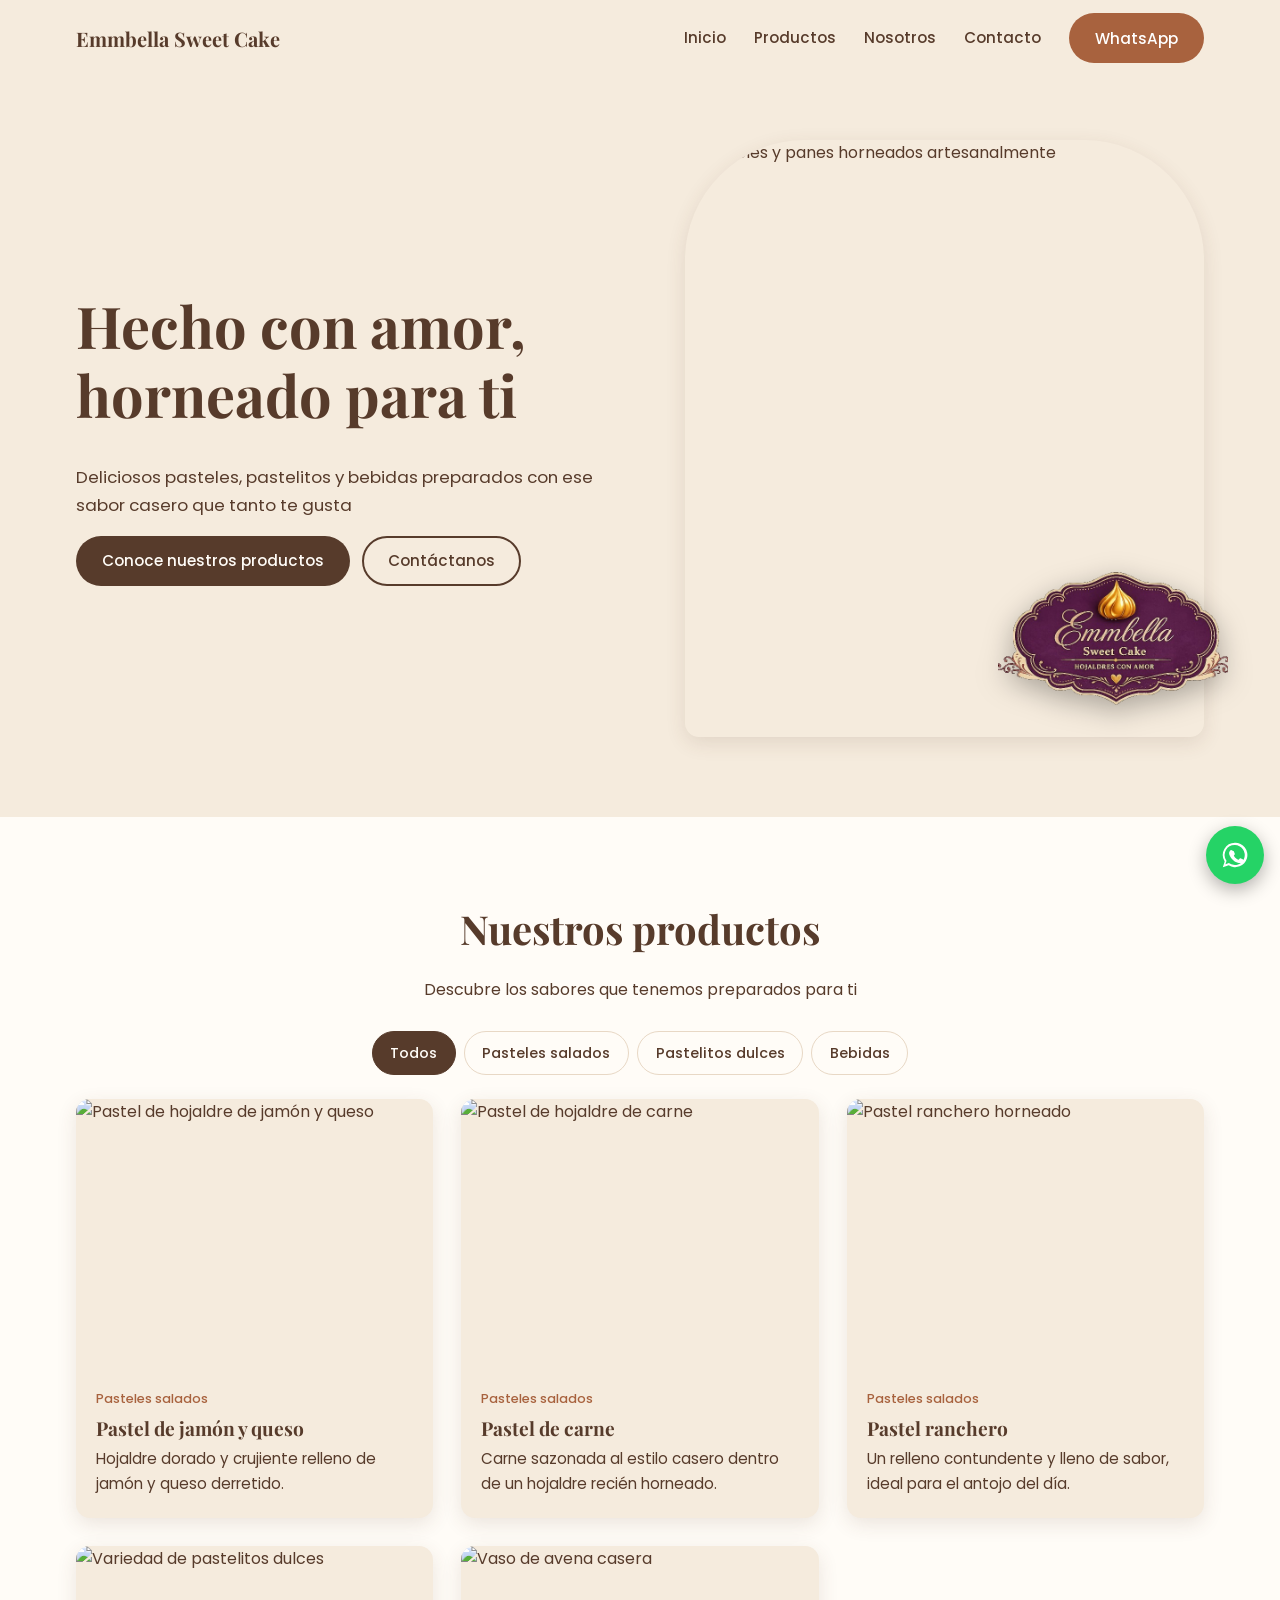
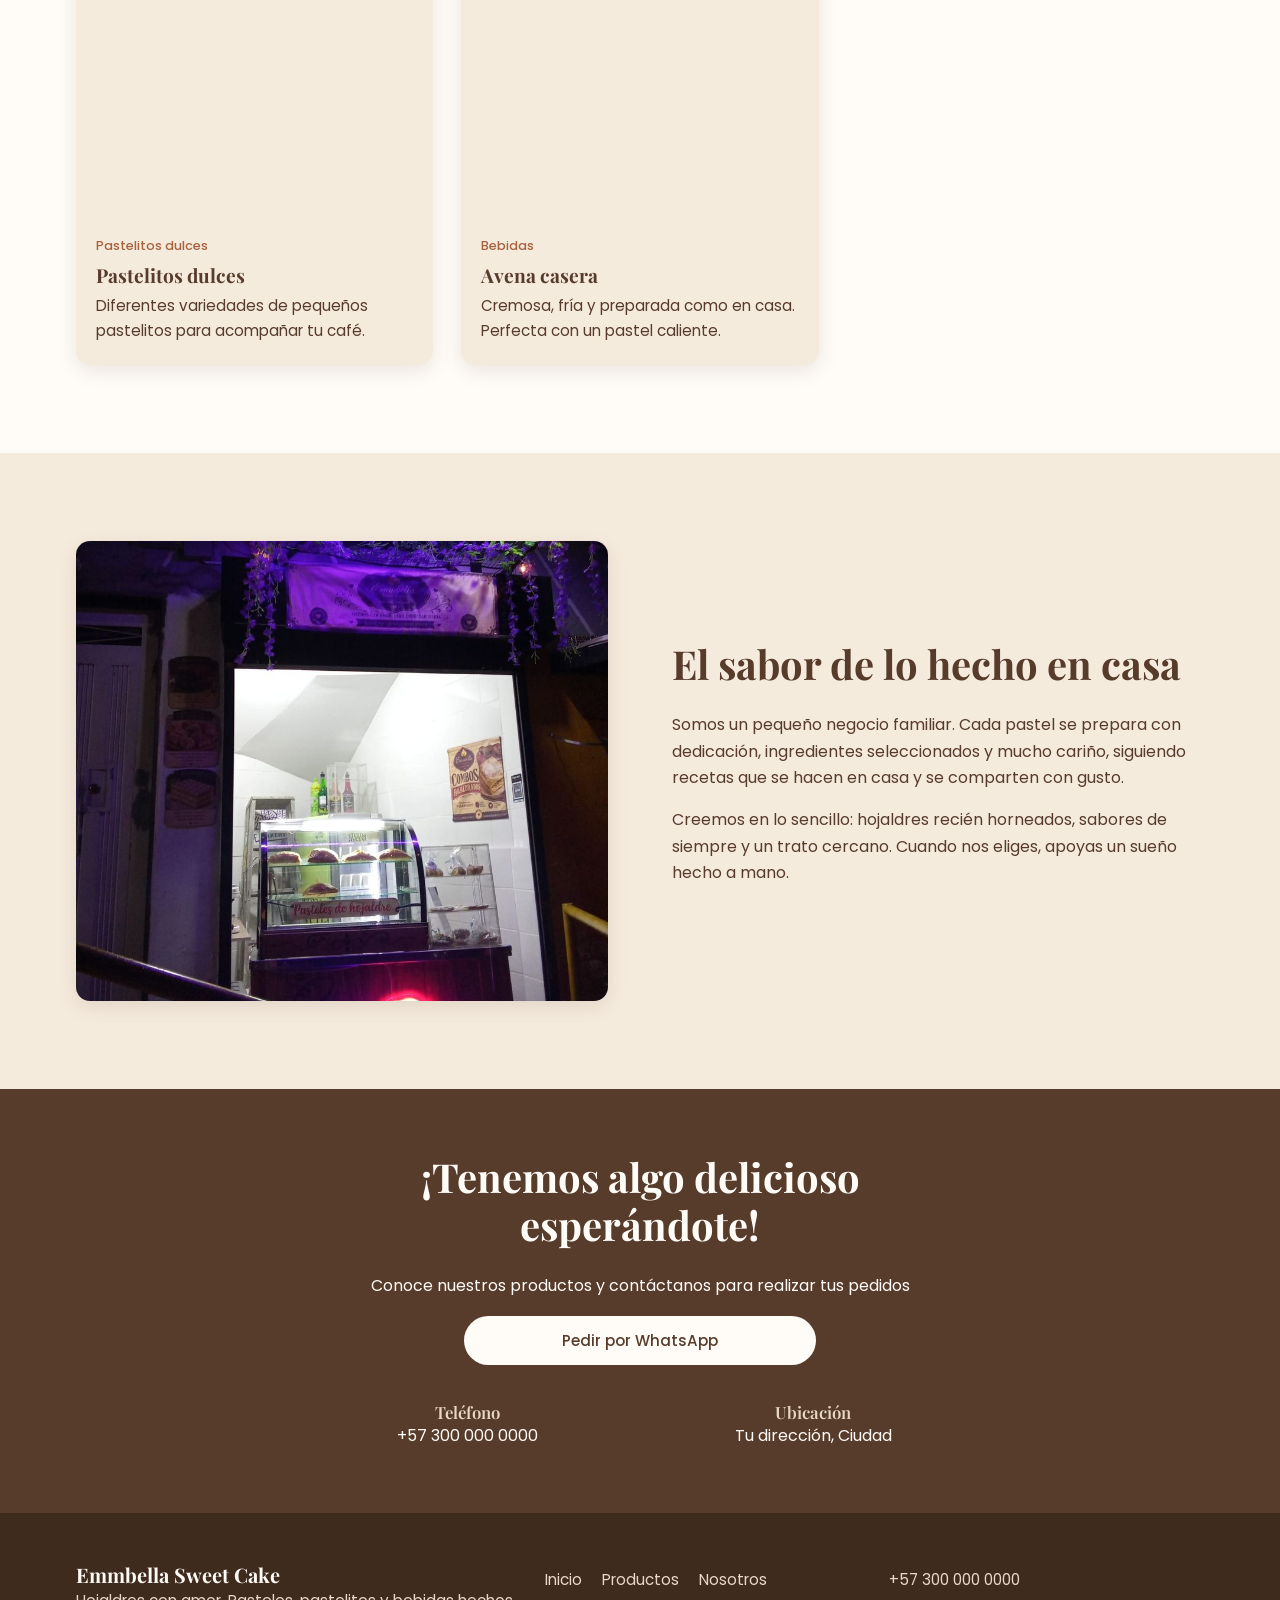
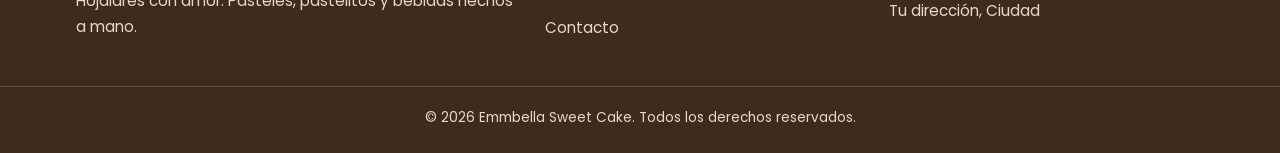
==== index.html @ d304910b "Add files via upload" ====
<!DOCTYPE html>
<html lang="es">
<head>
  <meta charset="UTF-8">
  <meta name="viewport" content="width=device-width, initial-scale=1">
  <title>Emmbella Sweet Cake | Pasteles de hojaldre y pastelitos caseros</title>
  <meta name="description" content="Pasteles de hojaldre, pastelitos dulces y avena casera hechos con amor. Haz tu pedido por WhatsApp.">
  <meta name="theme-color" content="#573B2B">
  <link rel="preconnect" href="https://fonts.googleapis.com">
  <link rel="preconnect" href="https://fonts.gstatic.com" crossorigin>
  <link href="https://fonts.googleapis.com/css2?family=Playfair+Display:ital,wght@0,600;0,700;1,500&family=Poppins:wght@400;500;600&display=swap" rel="stylesheet">
  <link rel="stylesheet" href="styles.css">
</head>
<body>
  <a class="skip" href="#inicio">Saltar al contenido</a>

  <!-- A. HEADER -->
  <header class="header" id="header">
    <div class="container header__in">
      <a href="#inicio" class="brand" data-bind="name">Emmbella Sweet Cake</a>
      <button class="burger" id="burger" aria-label="Abrir menú" aria-expanded="false" aria-controls="menu"><span></span><span></span><span></span></button>
      <nav class="nav" id="menu" aria-label="Principal">
        <a href="#inicio">Inicio</a>
        <a href="#productos">Productos</a>
        <a href="#nosotros">Nosotros</a>
        <a href="#contacto">Contacto</a>
        <a href="#" class="btn btn--wa" data-wa>WhatsApp</a>
      </nav>
    </div>
  </header>

  <main>
    <!-- B. HERO -->
    <section class="hero" id="inicio">
      <div class="container hero__in">
        <div class="hero__text">
          <h1>Hecho con amor, horneado para ti</h1>
          <p>Deliciosos pasteles, pastelitos y bebidas preparados con ese sabor casero que tanto te gusta</p>
          <div class="actions">
            <a href="#productos" class="btn btn--primary">Conoce nuestros productos</a>
            <a href="#contacto" class="btn btn--ghost">Contáctanos</a>
          </div>
        </div>
        <div class="hero__media">
          <img src="https://images.unsplash.com/photo-1509440159596-0249088772ff?auto=format&fit=crop&w=900&q=75" alt="Pasteles y panes horneados artesanalmente" width="900" height="1000" fetchpriority="high">
          <img class="hero__logo" src="logo.png" alt="Logo Emmbella Sweet Cake, hojaldres con amor" width="516" height="298">
        </div>
      </div>
    </section>

    <!-- C. PRODUCTOS -->
    <section class="section" id="productos">
      <div class="container">
        <header class="section__head reveal">
          <h2>Nuestros productos</h2>
          <p>Descubre los sabores que tenemos preparados para ti</p>
        </header>
        <div class="filters reveal" role="group" aria-label="Filtrar por categoría">
          <button class="chip is-active" data-filter="todos" aria-pressed="true">Todos</button>
          <button class="chip" data-filter="salados" aria-pressed="false">Pasteles salados</button>
          <button class="chip" data-filter="dulces" aria-pressed="false">Pastelitos dulces</button>
          <button class="chip" data-filter="bebidas" aria-pressed="false">Bebidas</button>
        </div>

        <div class="grid" id="grid">
          <!-- Para agregar precio: añade <p class="card__price">$0</p> dentro de .card__body -->
          <article class="card reveal" data-cat="salados">
            <img src="https://images.unsplash.com/photo-1555507036-ab1f4038808a?auto=format&fit=crop&w=600&q=75" alt="Pastel de hojaldre de jamón y queso" loading="lazy" width="600" height="450">
            <div class="card__body"><span class="tag">Pasteles salados</span><h3>Pastel de jamón y queso</h3><p>Hojaldre dorado y crujiente relleno de jamón y queso derretido.</p></div>
          </article>
          <article class="card reveal" data-cat="salados">
            <img src="https://images.unsplash.com/photo-1509440159596-0249088772ff?auto=format&fit=crop&w=600&q=75" alt="Pastel de hojaldre de carne" loading="lazy" width="600" height="450">
            <div class="card__body"><span class="tag">Pasteles salados</span><h3>Pastel de carne</h3><p>Carne sazonada al estilo casero dentro de un hojaldre recién horneado.</p></div>
          </article>
          <article class="card reveal" data-cat="salados">
            <img src="https://images.unsplash.com/photo-1608198093002-ad4e005484ec?auto=format&fit=crop&w=600&q=75" alt="Pastel ranchero horneado" loading="lazy" width="600" height="450">
            <div class="card__body"><span class="tag">Pasteles salados</span><h3>Pastel ranchero</h3><p>Un relleno contundente y lleno de sabor, ideal para el antojo del día.</p></div>
          </article>
          <article class="card reveal" data-cat="dulces">
            <img src="https://images.unsplash.com/photo-1558961363-fa8fdf82db35?auto=format&fit=crop&w=600&q=75" alt="Variedad de pastelitos dulces" loading="lazy" width="600" height="450">
            <div class="card__body"><span class="tag">Pastelitos dulces</span><h3>Pastelitos dulces</h3><p>Diferentes variedades de pequeños pastelitos para acompañar tu café.</p></div>
          </article>
          <article class="card reveal" data-cat="bebidas">
            <img src="https://images.unsplash.com/photo-1544145945-f90425340c7e?auto=format&fit=crop&w=600&q=75" alt="Vaso de avena casera" loading="lazy" width="600" height="450">
            <div class="card__body"><span class="tag">Bebidas</span><h3>Avena casera</h3><p>Cremosa, fría y preparada como en casa. Perfecta con un pastel caliente.</p></div>
          </article>
        </div>
      </div>
    </section>

    <!-- D. NOSOTROS -->
    <section class="section section--alt" id="nosotros">
      <div class="container about">
        <img class="reveal" src="local.jpg" alt="Nuestro punto de venta con vitrina de pasteles de hojaldre" loading="lazy" width="900" height="1200">
        <div class="reveal">
          <h2>El sabor de lo hecho en casa</h2>
          <p>Somos un pequeño negocio familiar. Cada pastel se prepara con dedicación, ingredientes seleccionados y mucho cariño, siguiendo recetas que se hacen en casa y se comparten con gusto.</p>
          <p>Creemos en lo sencillo: hojaldres recién horneados, sabores de siempre y un trato cercano. Cuando nos eliges, apoyas un sueño hecho a mano.</p>
        </div>
      </div>
    </section>

    <!-- E. CONTACTO -->
    <section class="contact" id="contacto">
      <div class="container contact__in reveal">
        <h2>¡Tenemos algo delicioso esperándote!</h2>
        <p>Conoce nuestros productos y contáctanos para realizar tus pedidos</p>
        <a href="#" class="btn btn--light" data-wa>Pedir por WhatsApp</a>
        <ul class="info">
          <li><strong>Teléfono</strong><a href="#" data-bind="phoneText" data-href="tel">+57 300 000 0000</a></li>
          <li><strong>Ubicación</strong><span data-bind="location">Tu dirección, Ciudad</span></li>
        </ul>
      </div>
    </section>
  </main>

  <!-- F. FOOTER -->
  <footer class="footer">
    <div class="container footer__in">
      <div><p class="brand" data-bind="name">Emmbella Sweet Cake</p><p>Hojaldres con amor. Pasteles, pastelitos y bebidas hechos a mano.</p></div>
      <nav aria-label="Pie de página"><a href="#inicio">Inicio</a><a href="#productos">Productos</a><a href="#nosotros">Nosotros</a><a href="#contacto">Contacto</a></nav>
      <div><a href="#" data-bind="phoneText" data-href="tel">+57 300 000 0000</a><p data-bind="location">Tu dirección, Ciudad</p></div>
    </div>
    <p class="copy">© <span id="year"></span> <span data-bind="name">Emmbella Sweet Cake</span>. Todos los derechos reservados.</p>
  </footer>

  <a href="#" class="fab" data-wa aria-label="Escribir por WhatsApp">
    <svg viewBox="0 0 32 32" width="30" height="30" fill="currentColor" aria-hidden="true"><path d="M16 3a13 13 0 0 0-11 19.9L3 29l6.300-2A13 13 0 1 0 16 3Zm0 2.400A10.600 10.600 0 1 1 9.900 24.800l-.4-.2-3.700 1.200 1.200-3.600-.3-.4A10.600 10.600 0 0 1 16 5.400Zm-4 5.200c-.3 0-.7.100-1 .5-.4.400-1.300 1.300-1.300 3.100s1.300 3.600 1.500 3.800c.2.300 2.600 4.100 6.400 5.600 3.100 1.200 3.700 1 4.400.9.700-.1 2.200-.9 2.500-1.800.3-.9.300-1.600.2-1.800l-.6-.3-2.200-1.100c-.3-.1-.6-.2-.8.200l-1 1.200c-.2.300-.4.300-.7.100-.4-.2-1.400-.5-2.700-1.700-1-.9-1.600-2-1.800-2.300-.2-.4 0-.5.100-.7l.5-.6.300-.5c.1-.2 0-.4 0-.6l-1-2.400c-.3-.6-.5-.5-.8-.5Z"/></svg>
  </a>

  <script src="script.js"></script>
</body>
</html>
---- styles.css ----
/* ==========================================================
   Emmbella Sweet Cake — estilos (Mobile First)
   Base = móvil (320px+). Mejoras con min-width: 600 / 900 / 1200
   ========================================================== */
:root {
  --crema: #F5EBDD;
  --blanco: #FFFCF7;
  --cafe-oscuro: #573B2B;
  --cafe-medio: #79543C;
  --beige: #E8D8C5;
  --terracota: #C9825B;
  --terracota-osc: #A8623E; /* texto sobre fondo claro (contraste AA) */
  --radio: 14px;
  --sombra: 0 6px 20px rgba(87, 59, 43, .12);
  --f-titulo: "Playfair Display", Georgia, serif;
  --f-texto: "Poppins", system-ui, sans-serif;
  --header-h: 64px;
}

*, *::before, *::after { box-sizing: border-box; }
html { scroll-behavior: smooth; scroll-padding-top: var(--header-h); }
body { margin: 0; font: 400 1rem/1.65 var(--f-texto); color: var(--cafe-oscuro); background: var(--blanco); overflow-x: hidden; }
img { display: block; max-width: 100%; height: auto; }
a { color: inherit; }
h1, h2, h3 { font-family: var(--f-titulo); line-height: 1.2; margin: 0 0 .6em; }
h1 { font-size: clamp(2.1rem, 9vw, 3.6rem); }
h2 { font-size: clamp(1.7rem, 6vw, 2.5rem); }
h3 { font-size: 1.2rem; margin-bottom: .3em; }
p { margin: 0 0 1em; }
:focus-visible { outline: 3px solid var(--terracota); outline-offset: 3px; }
.container { width: 100%; max-width: 1160px; margin-inline: auto; padding-inline: 1.25rem; }
.skip { position: absolute; left: -999px; } .skip:focus { left: 1rem; top: 1rem; z-index: 99; background: var(--blanco); padding: .5rem 1rem; }

/* Botones (alto mínimo 48px para dedos) */
.btn { display: inline-flex; align-items: center; justify-content: center; min-height: 48px; padding: .7rem 1.5rem; border-radius: 999px; border: 2px solid transparent; font: 500 .95rem var(--f-texto); text-decoration: none; cursor: pointer; transition: transform .2s, background .2s, color .2s; }
.btn:hover { transform: translateY(-2px); }
.btn--primary { background: var(--cafe-oscuro); color: var(--blanco); }
.btn--primary:hover { background: var(--cafe-medio); }
.btn--ghost { border-color: var(--cafe-oscuro); }
.btn--ghost:hover { background: var(--cafe-oscuro); color: var(--blanco); }
.btn--wa { background: var(--terracota-osc); color: #fff; }
.btn--light { background: var(--blanco); color: var(--cafe-oscuro); }

/* Header + menú móvil */
.header { position: fixed; inset: 0 0 auto; z-index: 50; background: var(--crema); transition: box-shadow .3s, background .3s; }
.header.is-scrolled { background: rgba(255, 252, 247, .96); box-shadow: var(--sombra); backdrop-filter: blur(6px); }
.header__in { height: var(--header-h); display: flex; align-items: center; justify-content: space-between; }
.brand { font: 700 1.25rem var(--f-titulo); text-decoration: none; margin: 0; }
.burger { width: 48px; height: 48px; border: 0; background: none; display: grid; place-content: center; gap: 6px; cursor: pointer; }
.burger span { width: 26px; height: 2px; background: var(--cafe-oscuro); transition: transform .3s, opacity .3s; }
.burger[aria-expanded="true"] span:nth-child(1) { transform: translateY(8px) rotate(45deg); }
.burger[aria-expanded="true"] span:nth-child(2) { opacity: 0; }
.burger[aria-expanded="true"] span:nth-child(3) { transform: translateY(-8px) rotate(-45deg); }
.nav { position: absolute; top: var(--header-h); left: 0; right: 0; display: none; flex-direction: column; gap: .25rem; padding: 1rem 1.25rem 1.5rem; background: var(--blanco); box-shadow: var(--sombra); }
.nav.is-open { display: flex; }
.nav a:not(.btn) { padding: .85rem .25rem; text-decoration: none; font-weight: 500; border-bottom: 1px solid var(--beige); }
.nav .btn { margin-top: .75rem; }

/* Hero */
.hero { background: var(--crema); padding: calc(var(--header-h) + 2rem) 0 3rem; }
.hero__in { display: grid; gap: 2rem; }
.hero__text p { font-size: 1.05rem; max-width: 34rem; }
.actions { display: flex; flex-direction: column; gap: .75rem; }
.hero__media { position: relative; margin-bottom: 2.5rem; }
.hero__media > img:first-child { width: 100%; aspect-ratio: 4 / 3.4; object-fit: cover; border-radius: 120px 120px var(--radio) var(--radio); box-shadow: var(--sombra); }
.hero__logo { position: absolute; width: 46%; max-width: 230px; right: 4%; bottom: -2rem; filter: drop-shadow(0 8px 14px rgba(0, 0, 0, .3)); animation: float 5s ease-in-out infinite; }
@keyframes float { 50% { transform: translateY(-8px); } }

/* Secciones */
.section { padding: 4rem 0; }
.section--alt { background: var(--crema); }
.section__head { text-align: center; max-width: 36rem; margin: 0 auto 1.5rem; }

/* Filtros */
.filters { display: flex; gap: .5rem; overflow-x: auto; padding: .25rem 0 1rem; margin-bottom: .5rem; scrollbar-width: none; }
.filters::-webkit-scrollbar { display: none; }
.chip { flex: none; min-height: 44px; padding: .5rem 1.1rem; border-radius: 999px; border: 1.5px solid var(--beige); background: var(--blanco); color: var(--cafe-oscuro); font: 500 .9rem var(--f-texto); cursor: pointer; transition: background .2s, color .2s; }
.chip.is-active { background: var(--cafe-oscuro); border-color: var(--cafe-oscuro); color: var(--blanco); }

/* Tarjetas */
.grid { display: grid; gap: 1.25rem; grid-template-columns: 1fr; }
.card { background: var(--crema); border-radius: var(--radio); overflow: hidden; box-shadow: var(--sombra); transition: transform .3s, box-shadow .3s; }
.card:hover { transform: translateY(-4px); box-shadow: 0 12px 28px rgba(87, 59, 43, .18); }
.card img { width: 100%; aspect-ratio: 4 / 3; object-fit: cover; }
.card__body { padding: 1.1rem 1.25rem 1.4rem; }
.card__body p { margin: 0; font-size: .95rem; }
.tag { display: inline-block; margin-bottom: .5rem; font-size: .8rem; font-weight: 500; color: var(--terracota-osc); }
.card.is-hidden { display: none; }

/* Nosotros */
.about { display: grid; gap: 2rem; align-items: center; }
.about img { width: 100%; max-height: 460px; object-fit: cover; object-position: center 70%; border-radius: var(--radio); box-shadow: var(--sombra); }

/* Contacto */
.contact { background: var(--cafe-oscuro); color: var(--blanco); padding: 4rem 0; text-align: center; }
.contact__in { max-width: 44rem; }
.contact .btn { width: 100%; max-width: 22rem; }
.info { list-style: none; padding: 0; margin: 2.25rem 0 0; display: grid; gap: 1.25rem; }
.info strong { display: block; font: 600 1.05rem var(--f-titulo); color: var(--beige); }
.info a { text-decoration: none; }

/* Footer */
.footer { background: #3F2A1E; color: var(--beige); padding-top: 3rem; font-size: .95rem; }
.footer__in { display: grid; gap: 1.75rem; }
.footer .brand { color: var(--blanco); }
.footer nav { display: flex; flex-wrap: wrap; gap: .25rem 1.25rem; }
.footer nav a, .footer a { display: inline-block; padding: .35rem 0; text-decoration: none; }
.copy { text-align: center; margin: 2rem 0 0; padding: 1.25rem 1rem 5rem; border-top: 1px solid rgba(232, 216, 197, .2); font-size: .85rem; }

/* Botón flotante WhatsApp */
.fab { position: fixed; right: 1rem; bottom: 1rem; z-index: 60; width: 58px; height: 58px; display: grid; place-items: center; border-radius: 50%; background: #25D366; color: #fff; box-shadow: 0 6px 18px rgba(0, 0, 0, .3); transition: transform .2s; }
.fab:hover { transform: scale(1.08); }

/* Aparición al hacer scroll */
.js .reveal { opacity: 0; transform: translateY(18px); transition: opacity .6s, transform .6s; }
.js .reveal.is-visible { opacity: 1; transform: none; }

/* ---------- Tablet ---------- */
@media (min-width: 600px) {
  .actions { flex-direction: row; }
  .grid { grid-template-columns: repeat(2, 1fr); }
  .section { padding: 5.5rem 0; }
  .filters { justify-content: center; }
  .info { grid-template-columns: 1fr 1fr; }
  .footer__in { grid-template-columns: 1fr 1fr; }
}

/* ---------- Escritorio ---------- */
@media (min-width: 900px) {
  :root { --header-h: 76px; }
  .container { padding-inline: 2rem; }
  .burger { display: none; }
  .nav { position: static; display: flex; flex-direction: row; align-items: center; gap: 1.75rem; padding: 0; background: none; box-shadow: none; }
  .nav a:not(.btn) { padding: .5rem 0; border: 0; font-size: .95rem; background: linear-gradient(var(--terracota), var(--terracota)) 0 100% / 0 2px no-repeat; transition: background-size .3s; }
  .nav a:not(.btn):hover { background-size: 100% 2px; }
  .nav .btn { margin: 0; min-height: 44px; }
  .hero { padding: calc(var(--header-h) + 4rem) 0 5rem; }
  .hero__in { grid-template-columns: 1.05fr 1fr; align-items: center; gap: 4rem; }
  .hero__media { margin-bottom: 0; }
  .hero__media > img:first-child { aspect-ratio: 4 / 4.6; }
  .hero__logo { right: -1.5rem; bottom: 2rem; }
  .grid { grid-template-columns: repeat(3, 1fr); gap: 1.75rem; }
  .about { grid-template-columns: 1fr 1fr; gap: 4rem; }
  .footer__in { grid-template-columns: 1.4fr 1fr 1fr; }
  .copy { padding-bottom: 1.5rem; }
}

@media (min-width: 1200px) { .container { padding-inline: 1rem; } }

@media (prefers-reduced-motion: reduce) {
  html { scroll-behavior: auto; }
  *, *::before, *::after { animation: none !important; transition: none !important; }
}
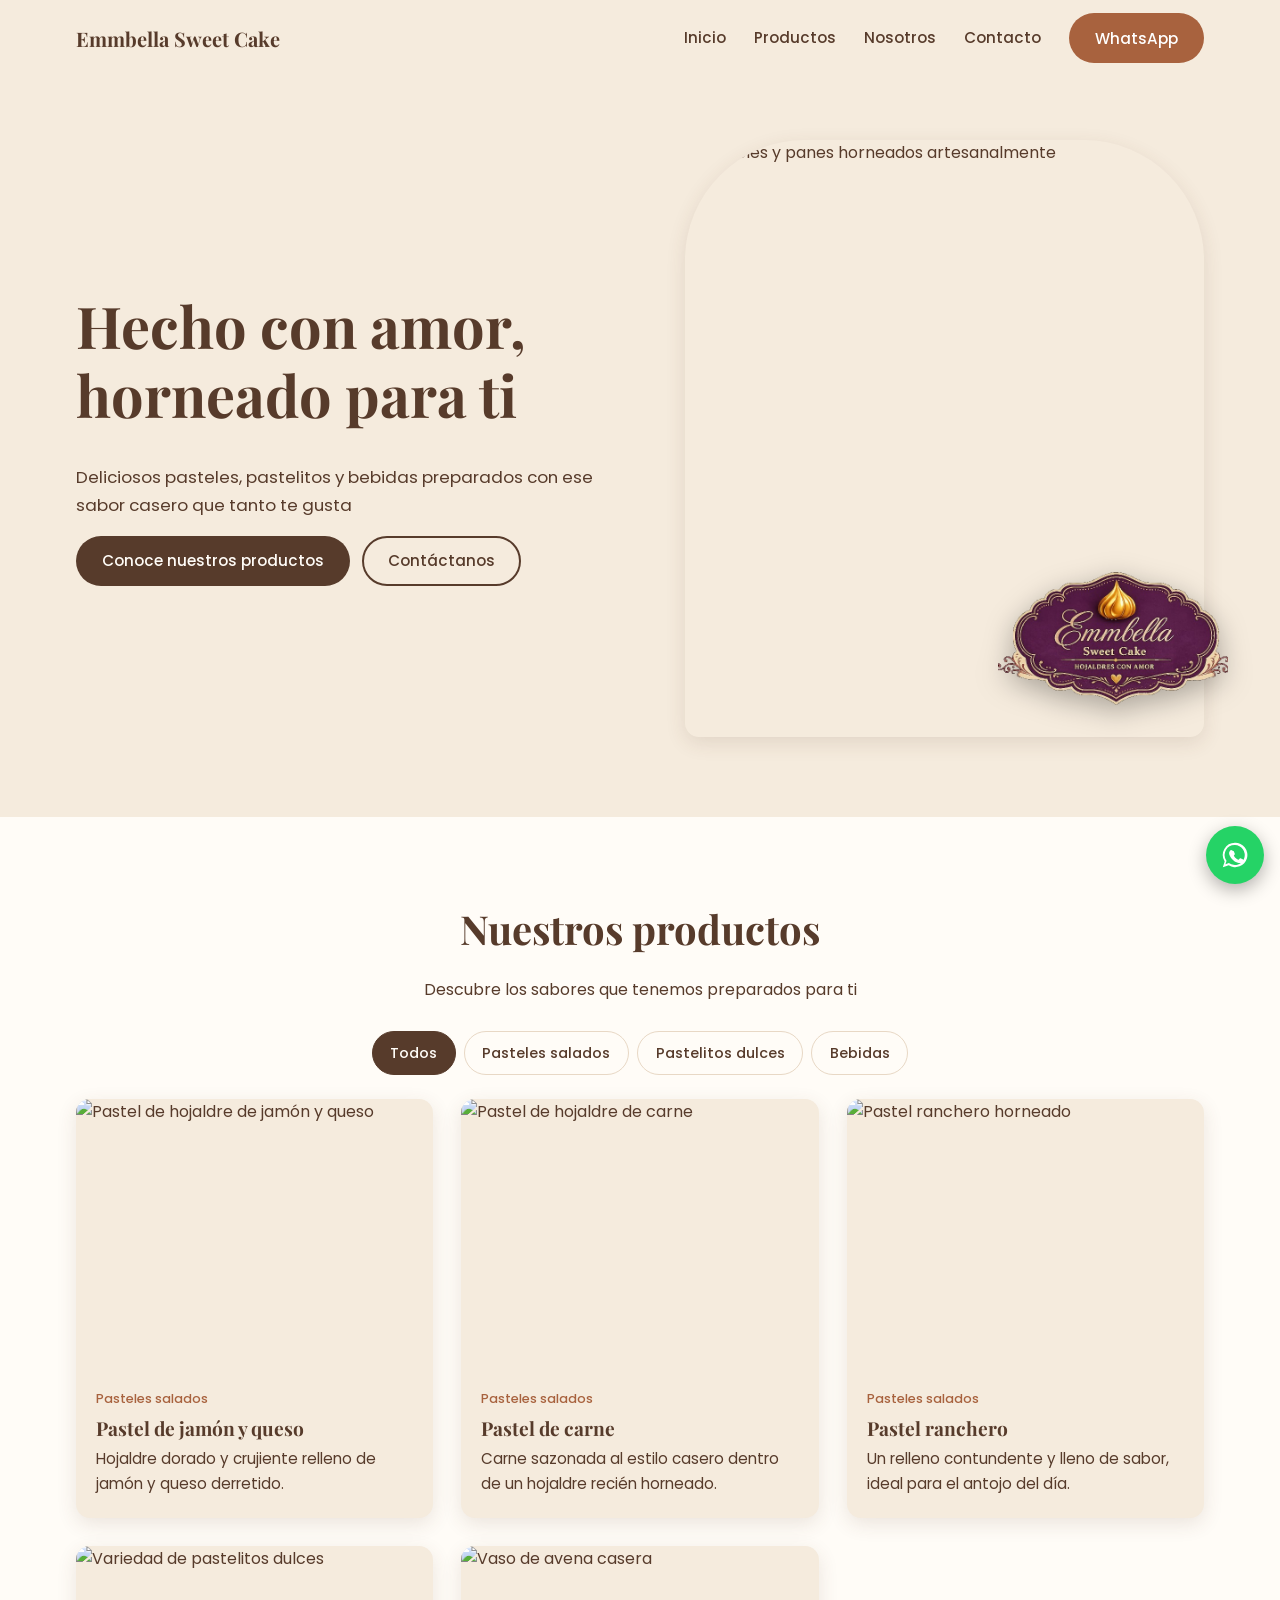
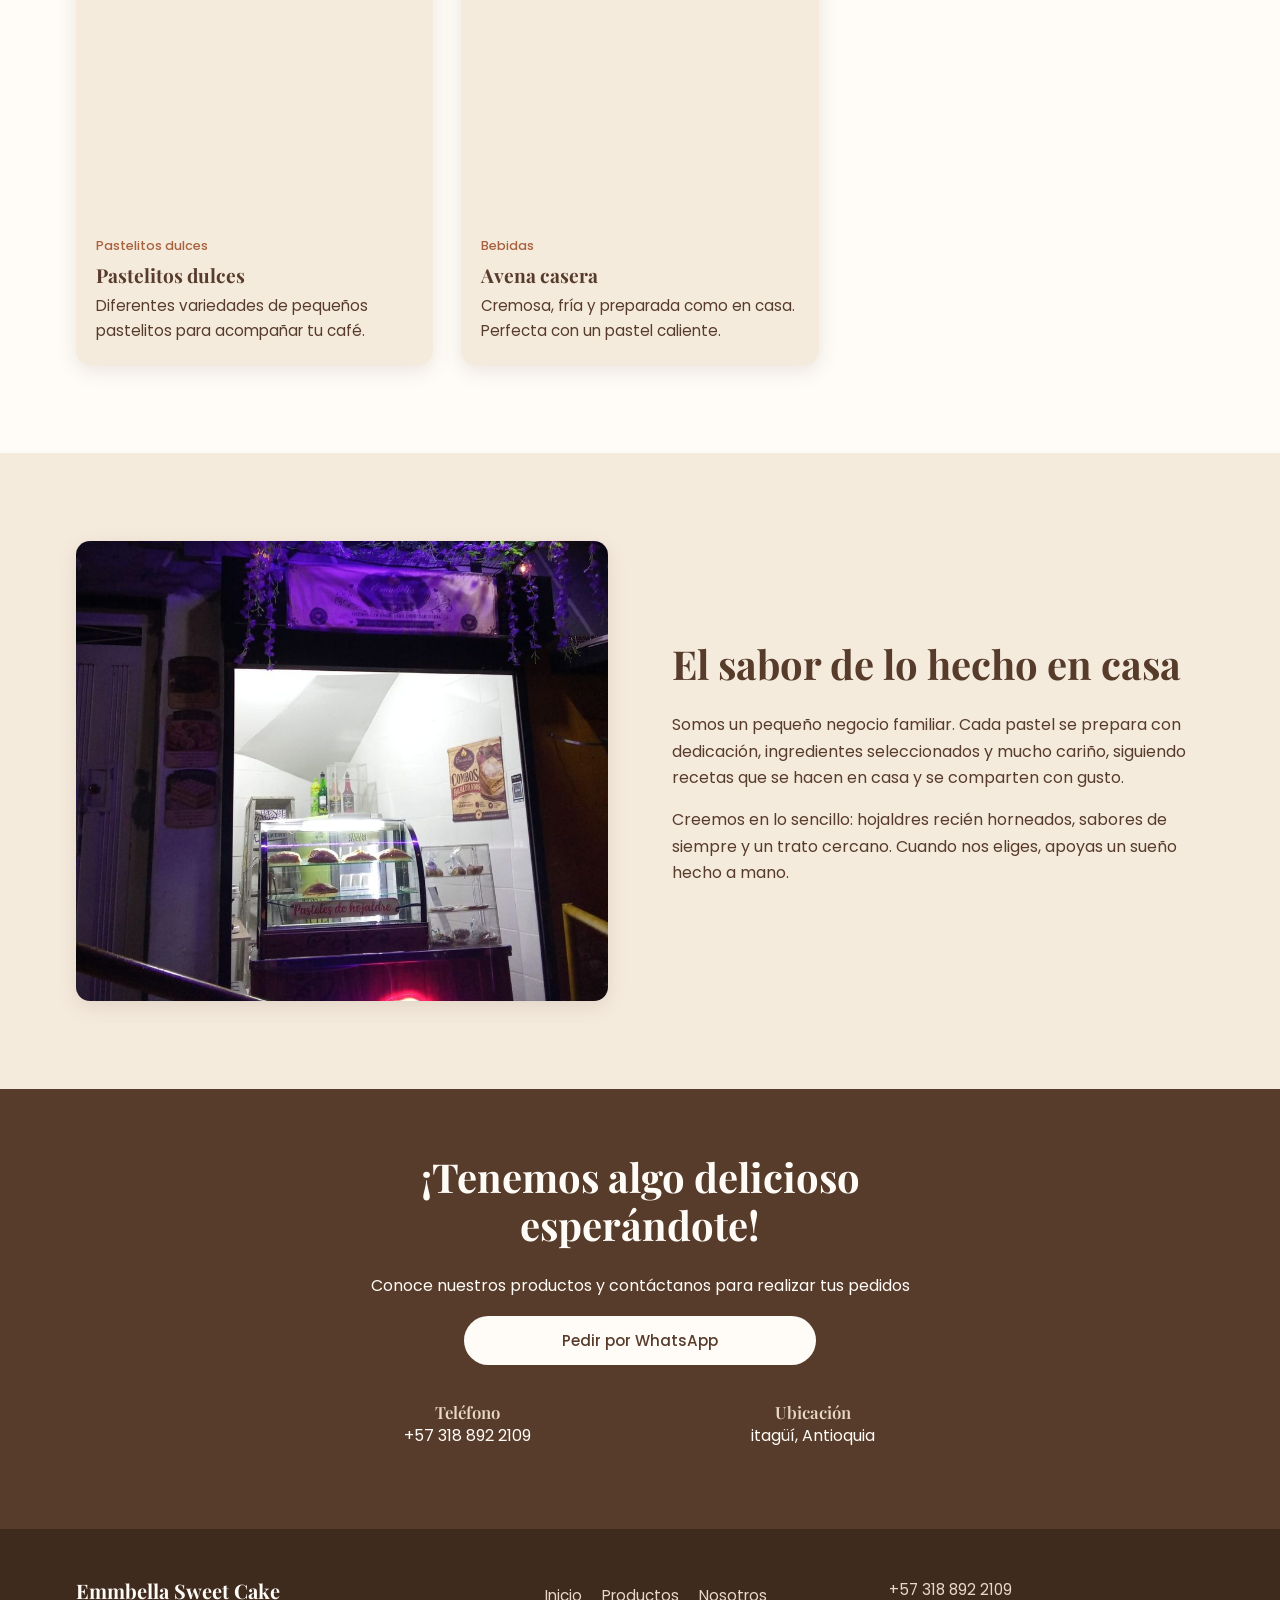
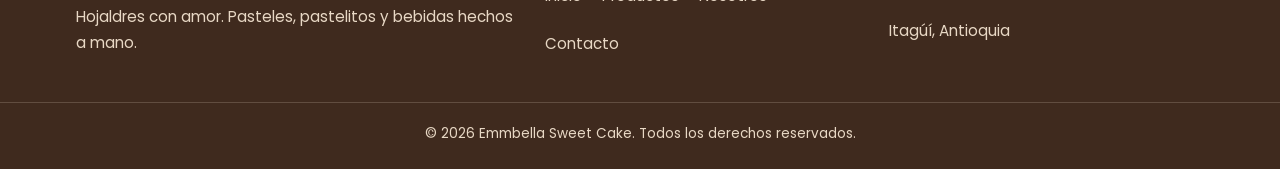
==== commit a702adf8: "Add files via upload" ====
--- a/index.html
+++ b/index.html
@@ -107,8 +107,8 @@
         <p>Conoce nuestros productos y contáctanos para realizar tus pedidos</p>
         <a href="#" class="btn btn--light" data-wa>Pedir por WhatsApp</a>
         <ul class="info">
-          <li><strong>Teléfono</strong><a href="#" data-bind="phoneText" data-href="tel">+57 300 000 0000</a></li>
-          <li><strong>Ubicación</strong><span data-bind="location">Tu dirección, Ciudad</span></li>
+          <li><strong>Teléfono</strong>+57 318 892 2109</li>
+          <li><strong>Ubicación</strong><p>itagüí, Antioquia</p></li>
         </ul>
       </div>
     </section>
@@ -119,7 +119,7 @@
     <div class="container footer__in">
       <div><p class="brand" data-bind="name">Emmbella Sweet Cake</p><p>Hojaldres con amor. Pasteles, pastelitos y bebidas hechos a mano.</p></div>
       <nav aria-label="Pie de página"><a href="#inicio">Inicio</a><a href="#productos">Productos</a><a href="#nosotros">Nosotros</a><a href="#contacto">Contacto</a></nav>
-      <div><a href="#" data-bind="phoneText" data-href="tel">+57 300 000 0000</a><p data-bind="location">Tu dirección, Ciudad</p></div>
+      <div><p>+57 318 892 2109</p> <p>Itagúí, Antioquia</p></div>
     </div>
     <p class="copy">© <span id="year"></span> <span data-bind="name">Emmbella Sweet Cake</span>. Todos los derechos reservados.</p>
   </footer>
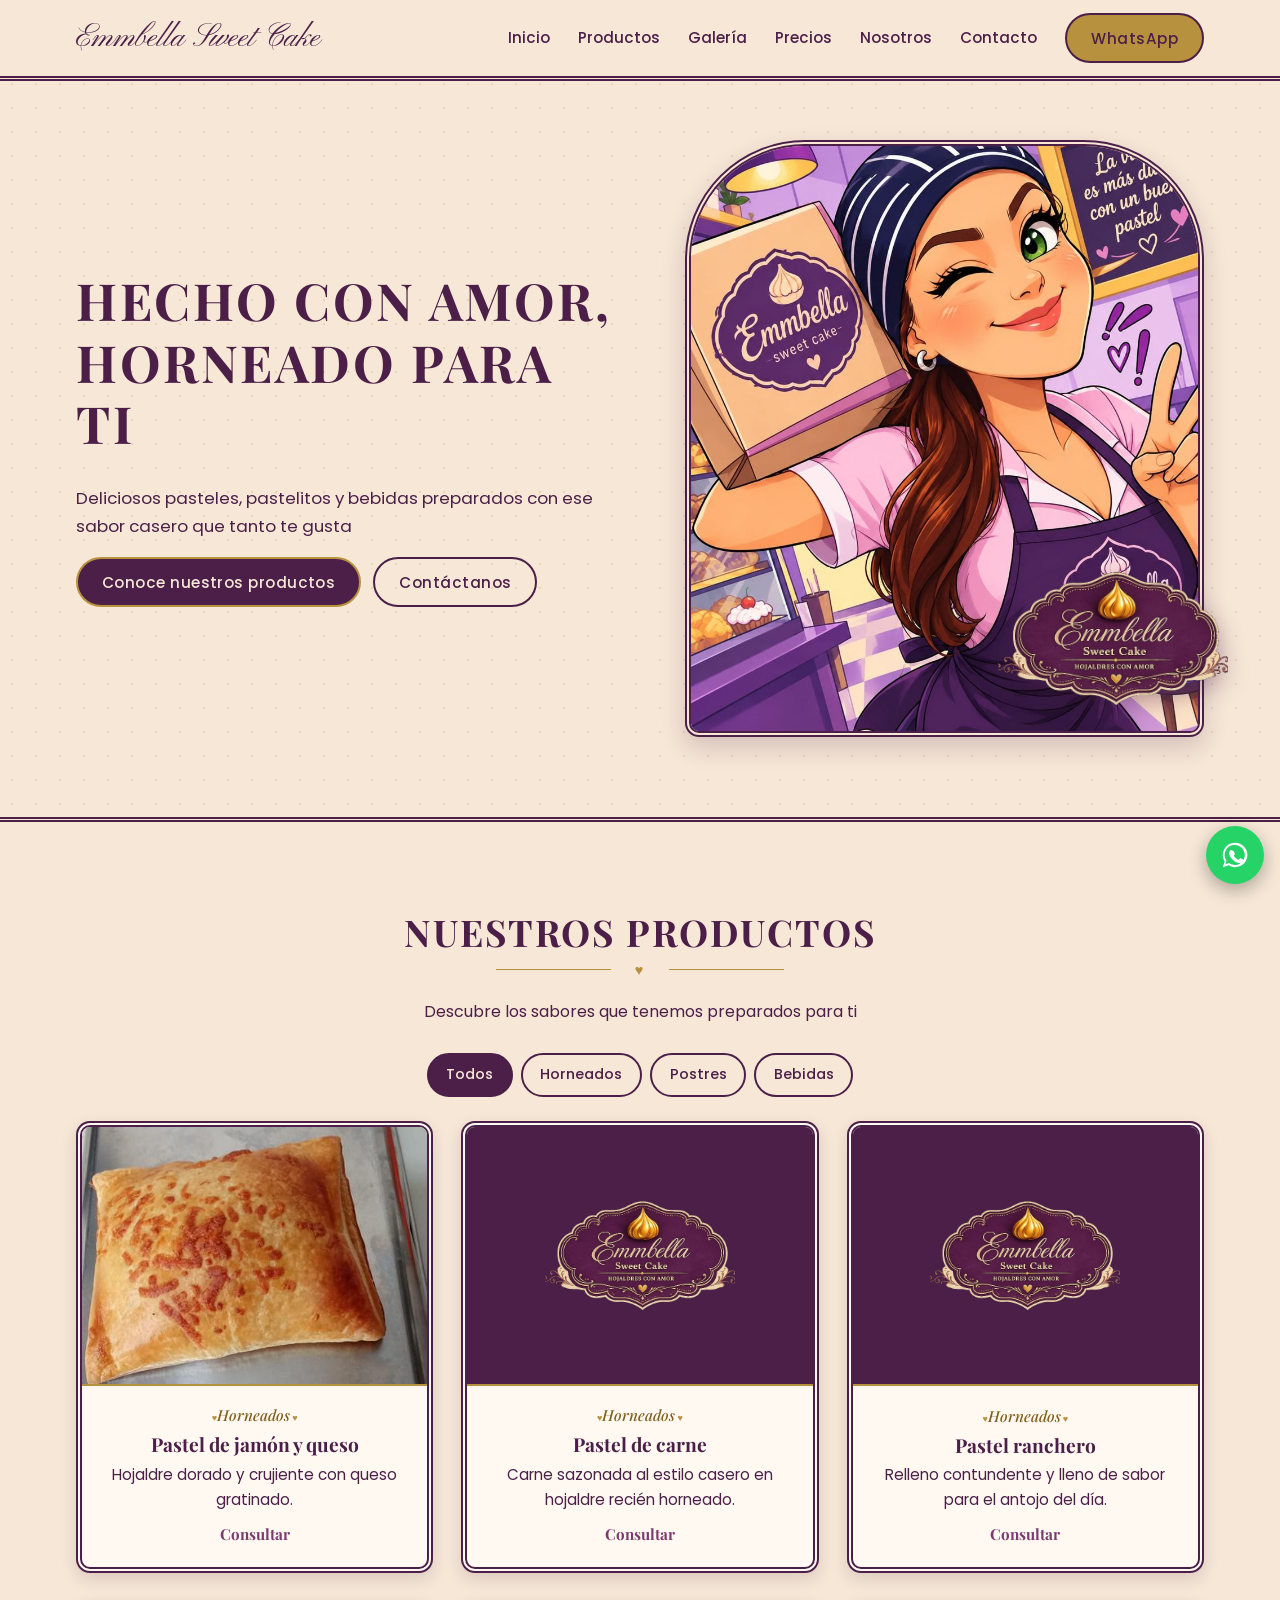
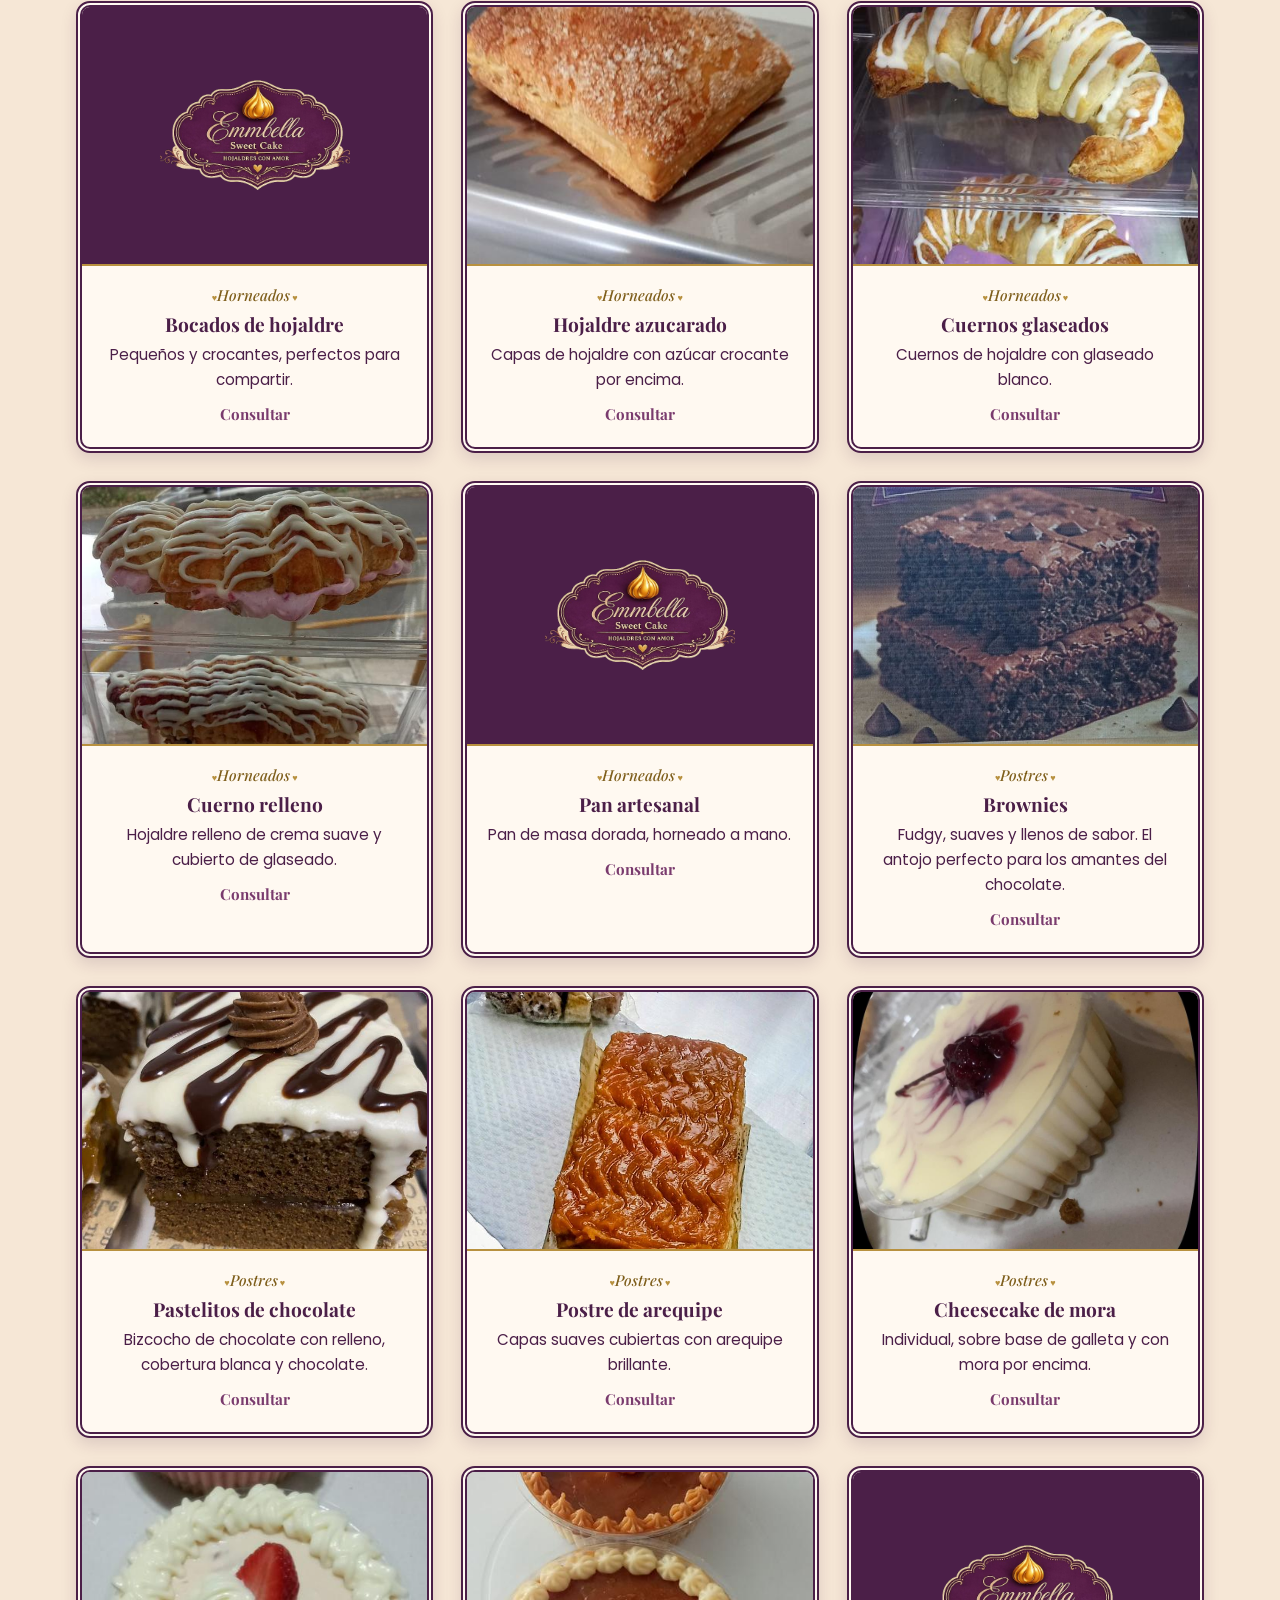
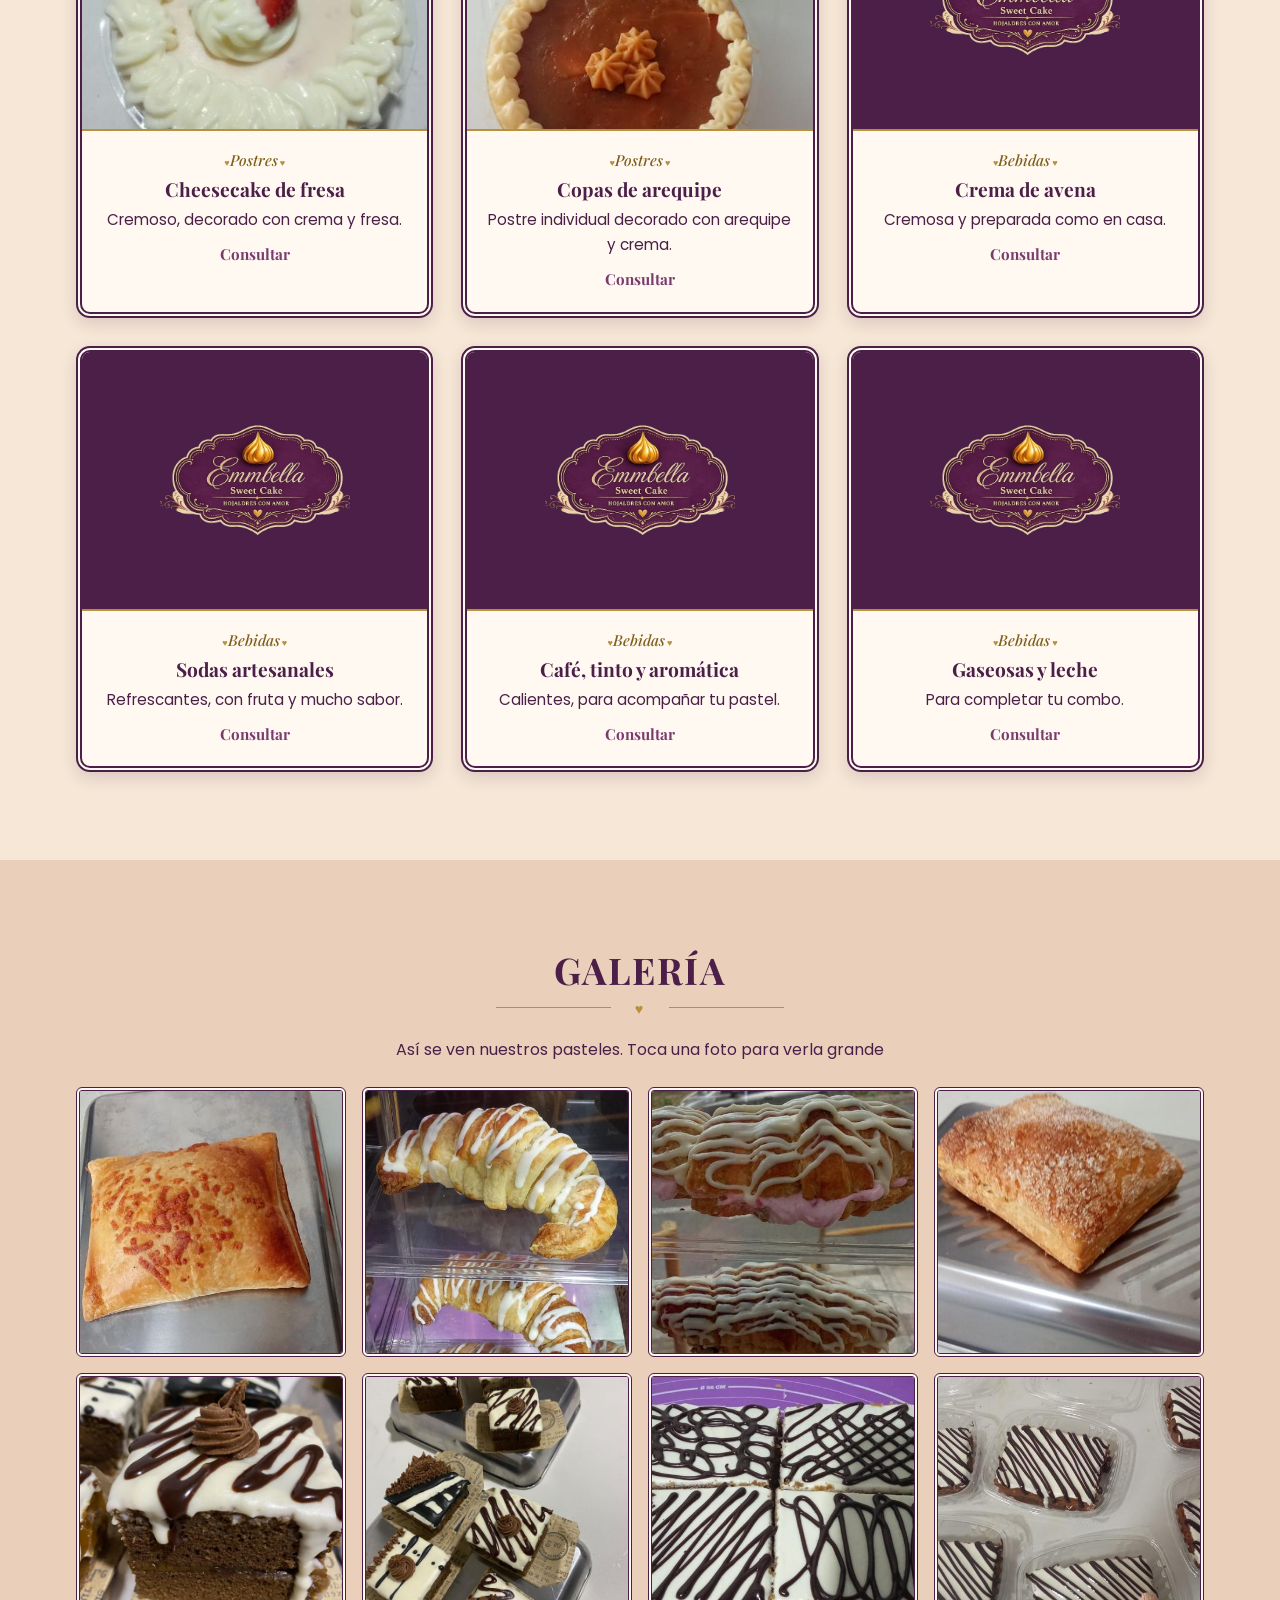
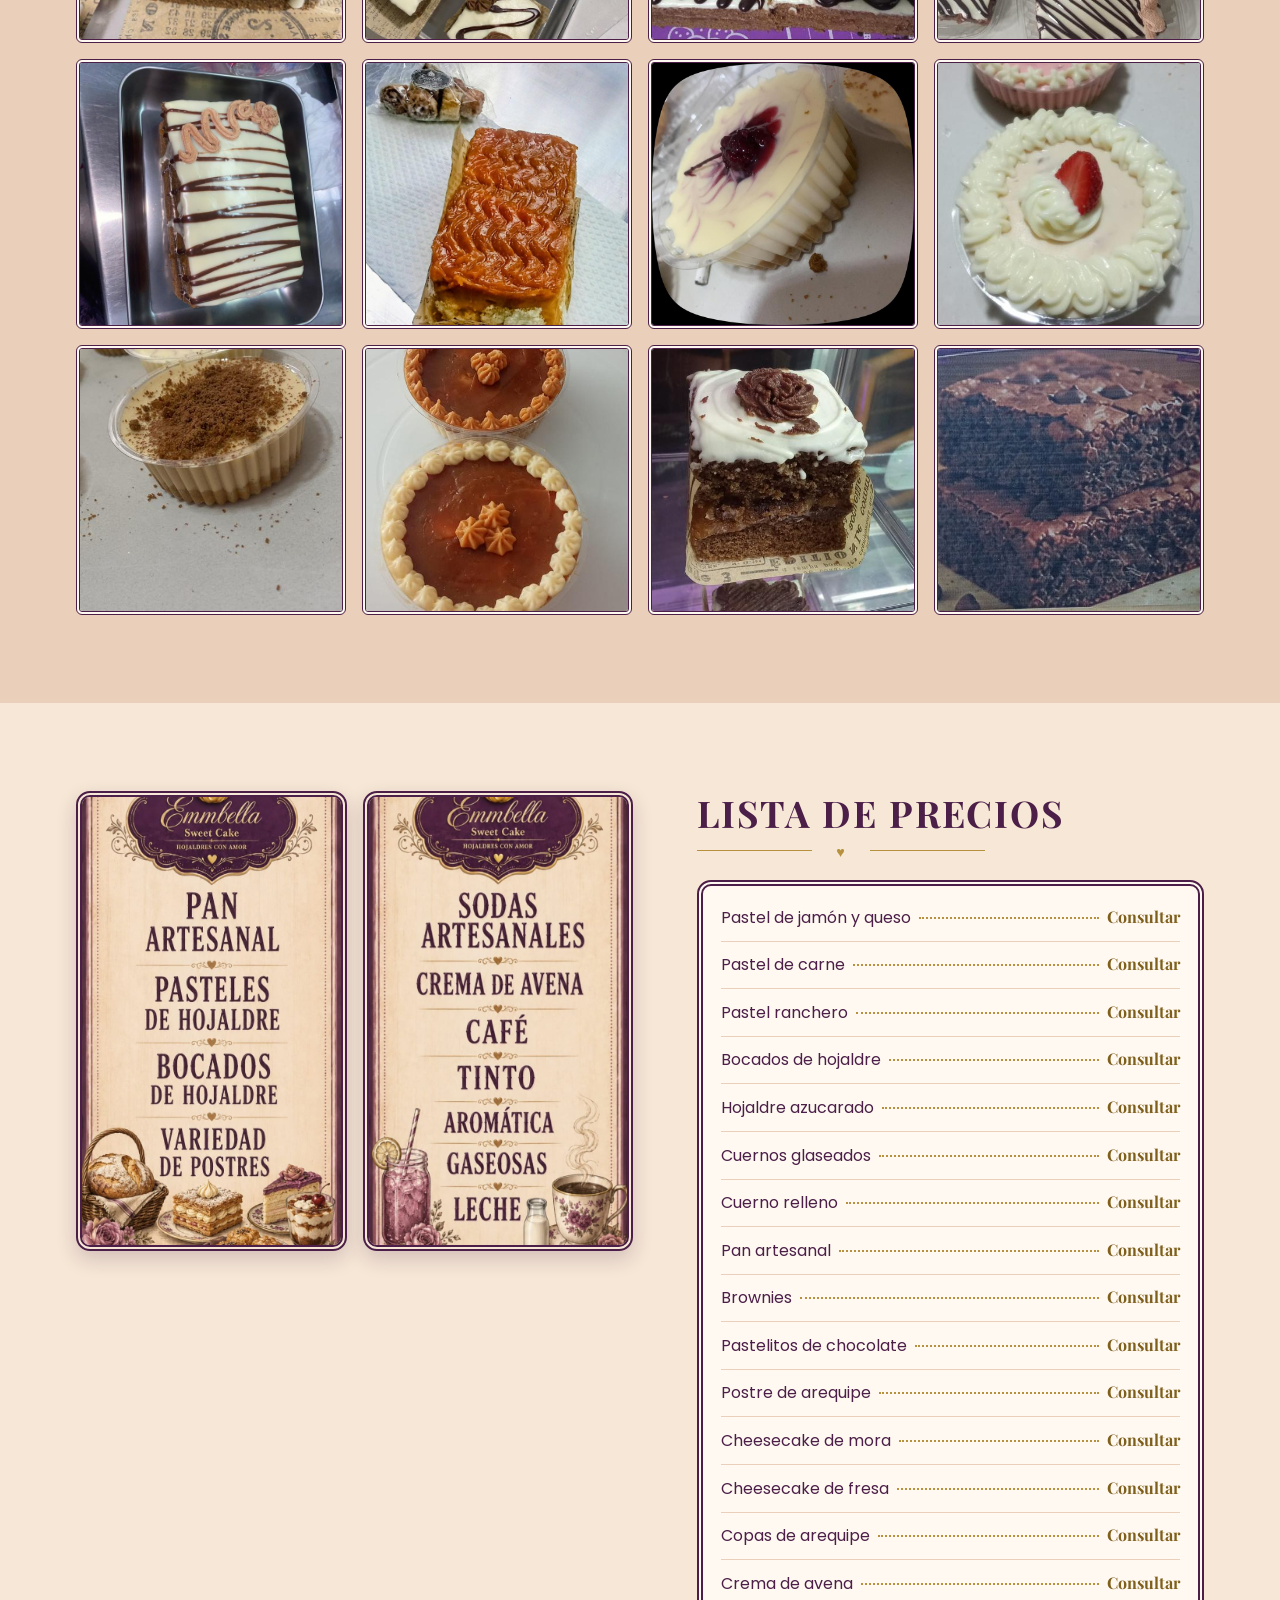
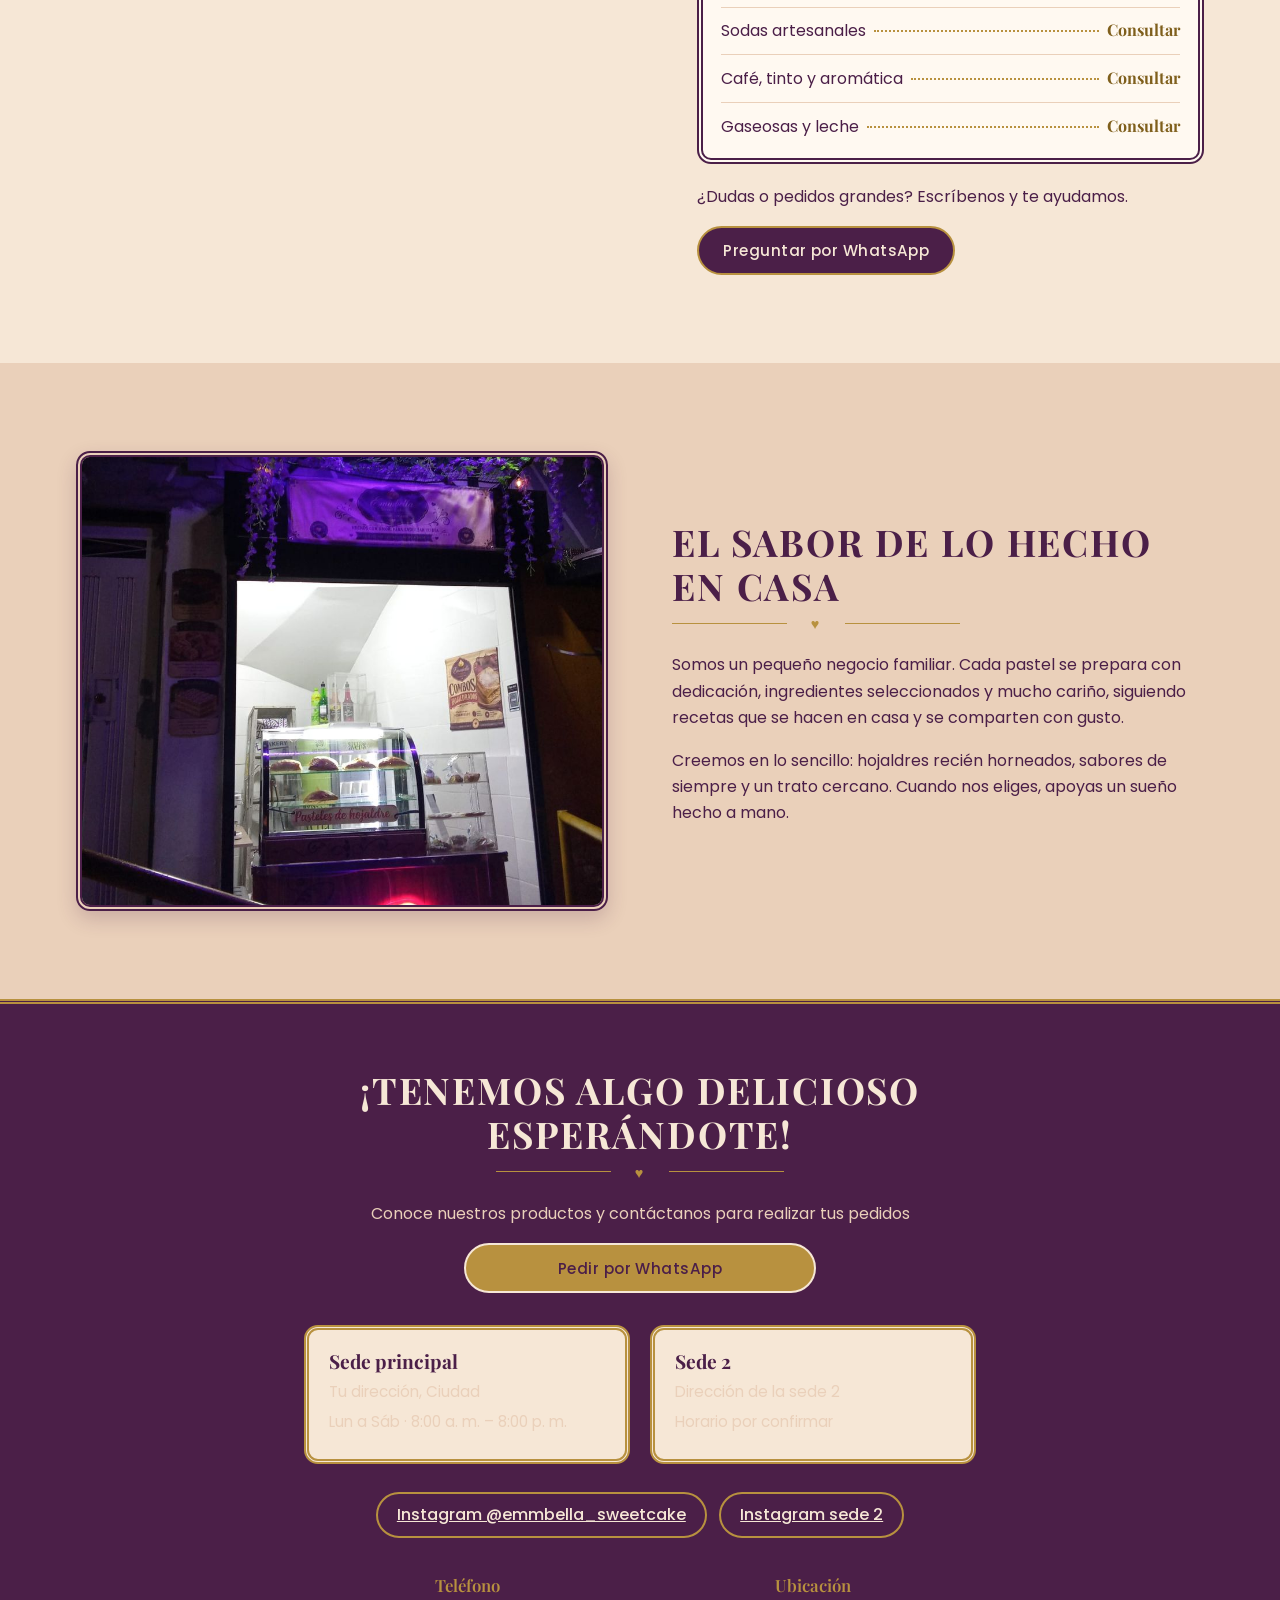
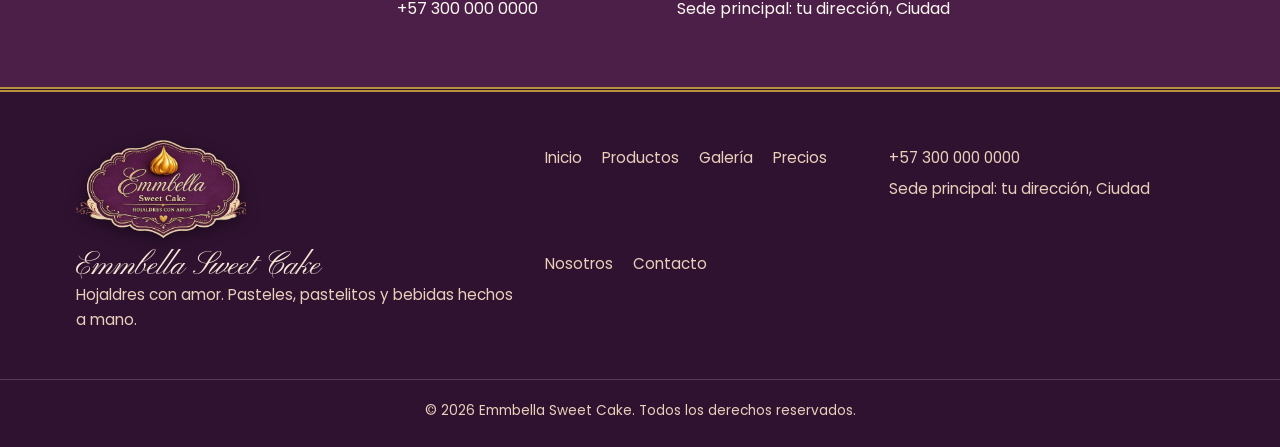
==== commit 4de355a0: "Add files via upload" ====
--- a/index.html
+++ b/index.html
@@ -3,13 +3,14 @@
 <head>
   <meta charset="UTF-8">
   <meta name="viewport" content="width=device-width, initial-scale=1">
-  <title>Emmbella Sweet Cake | Pasteles de hojaldre y pastelitos caseros</title>
+  <title>Emmbella Sweet Cake | Hojaldres con amor</title>
   <meta name="description" content="Pasteles de hojaldre, pastelitos dulces y avena casera hechos con amor. Haz tu pedido por WhatsApp.">
-  <meta name="theme-color" content="#573B2B">
+  <meta name="theme-color" content="#3E1F47">
   <link rel="preconnect" href="https://fonts.googleapis.com">
   <link rel="preconnect" href="https://fonts.gstatic.com" crossorigin>
-  <link href="https://fonts.googleapis.com/css2?family=Playfair+Display:ital,wght@0,600;0,700;1,500&family=Poppins:wght@400;500;600&display=swap" rel="stylesheet">
-  <link rel="stylesheet" href="styles.css">
+  <link href="https://fonts.googleapis.com/css2?family=Playfair+Display:ital,wght@0,600;0,700;1,500&family=Pinyon+Script&family=Poppins:wght@400;500;600&display=swap" rel="stylesheet">
+  <link rel="icon" type="image/png" href="images/logo.png">
+  <link rel="stylesheet" href="style.css">
 </head>
 <body>
   <a class="skip" href="#inicio">Saltar al contenido</a>
@@ -22,6 +23,8 @@
       <nav class="nav" id="menu" aria-label="Principal">
         <a href="#inicio">Inicio</a>
         <a href="#productos">Productos</a>
+        <a href="#galeria">Galería</a>
+        <a href="#precios">Precios</a>
         <a href="#nosotros">Nosotros</a>
         <a href="#contacto">Contacto</a>
         <a href="#" class="btn btn--wa" data-wa>WhatsApp</a>
@@ -42,8 +45,8 @@
           </div>
         </div>
         <div class="hero__media">
-          <img src="https://images.unsplash.com/photo-1509440159596-0249088772ff?auto=format&fit=crop&w=900&q=75" alt="Pasteles y panes horneados artesanalmente" width="900" height="1000" fetchpriority="high">
-          <img class="hero__logo" src="logo.png" alt="Logo Emmbella Sweet Cake, hojaldres con amor" width="516" height="298">
+          <img src="images/ilustracion.jpg" alt="Ilustración de la panadera de Emmbella guiñando un ojo con una bolsa de la marca" width="900" height="1074" fetchpriority="high">
+          <img class="hero__logo" src="images/logo.png" alt="Logo Emmbella Sweet Cake, hojaldres con amor" width="516" height="298">
         </div>
       </div>
     </section>
@@ -57,41 +60,45 @@
         </header>
         <div class="filters reveal" role="group" aria-label="Filtrar por categoría">
           <button class="chip is-active" data-filter="todos" aria-pressed="true">Todos</button>
-          <button class="chip" data-filter="salados" aria-pressed="false">Pasteles salados</button>
-          <button class="chip" data-filter="dulces" aria-pressed="false">Pastelitos dulces</button>
+          <button class="chip" data-filter="horneados" aria-pressed="false">Horneados</button>
+          <button class="chip" data-filter="postres" aria-pressed="false">Postres</button>
           <button class="chip" data-filter="bebidas" aria-pressed="false">Bebidas</button>
         </div>
+        <!-- Las tarjetas se generan desde CONFIG.products en script.js -->
+        <div class="grid" id="grid"></div>
+      </div>
+    </section>
 
-        <div class="grid" id="grid">
-          <!-- Para agregar precio: añade <p class="card__price">$0</p> dentro de .card__body -->
-          <article class="card reveal" data-cat="salados">
-            <img src="https://images.unsplash.com/photo-1555507036-ab1f4038808a?auto=format&fit=crop&w=600&q=75" alt="Pastel de hojaldre de jamón y queso" loading="lazy" width="600" height="450">
-            <div class="card__body"><span class="tag">Pasteles salados</span><h3>Pastel de jamón y queso</h3><p>Hojaldre dorado y crujiente relleno de jamón y queso derretido.</p></div>
-          </article>
-          <article class="card reveal" data-cat="salados">
-            <img src="https://images.unsplash.com/photo-1509440159596-0249088772ff?auto=format&fit=crop&w=600&q=75" alt="Pastel de hojaldre de carne" loading="lazy" width="600" height="450">
-            <div class="card__body"><span class="tag">Pasteles salados</span><h3>Pastel de carne</h3><p>Carne sazonada al estilo casero dentro de un hojaldre recién horneado.</p></div>
-          </article>
-          <article class="card reveal" data-cat="salados">
-            <img src="https://images.unsplash.com/photo-1608198093002-ad4e005484ec?auto=format&fit=crop&w=600&q=75" alt="Pastel ranchero horneado" loading="lazy" width="600" height="450">
-            <div class="card__body"><span class="tag">Pasteles salados</span><h3>Pastel ranchero</h3><p>Un relleno contundente y lleno de sabor, ideal para el antojo del día.</p></div>
-          </article>
-          <article class="card reveal" data-cat="dulces">
-            <img src="https://images.unsplash.com/photo-1558961363-fa8fdf82db35?auto=format&fit=crop&w=600&q=75" alt="Variedad de pastelitos dulces" loading="lazy" width="600" height="450">
-            <div class="card__body"><span class="tag">Pastelitos dulces</span><h3>Pastelitos dulces</h3><p>Diferentes variedades de pequeños pastelitos para acompañar tu café.</p></div>
-          </article>
-          <article class="card reveal" data-cat="bebidas">
-            <img src="https://images.unsplash.com/photo-1544145945-f90425340c7e?auto=format&fit=crop&w=600&q=75" alt="Vaso de avena casera" loading="lazy" width="600" height="450">
-            <div class="card__body"><span class="tag">Bebidas</span><h3>Avena casera</h3><p>Cremosa, fría y preparada como en casa. Perfecta con un pastel caliente.</p></div>
-          </article>
+    <!-- GALERÍA -->
+    <section class="section section--alt" id="galeria">
+      <div class="container">
+        <header class="section__head reveal"><h2>Galería</h2><p>Así se ven nuestros pasteles. Toca una foto para verla grande</p></header>
+        <div class="gallery" id="gallery"></div>
+      </div>
+    </section>
+    <dialog class="lightbox" id="lightbox" aria-label="Foto ampliada"><img alt=""><p>Toca para cerrar</p></dialog>
+
+    <!-- LISTA DE PRECIOS -->
+    <section class="section" id="precios">
+      <div class="container about about--cartas">
+        <div class="cartas reveal">
+          <img src="images/carta-panaderia.jpg" alt="Carta de panadería: pan artesanal, pasteles y bocados de hojaldre, postres" loading="lazy" width="700" height="1473">
+          <img src="images/carta-bebidas.jpg" alt="Carta de bebidas: sodas artesanales, crema de avena, café, tinto, aromática, gaseosas y leche" loading="lazy" width="700" height="1473">
+        </div>
+        <div class="reveal">
+          <h2>Lista de precios</h2>
+          <ul class="prices" id="prices"></ul>
+          <p style="margin-top:1.25rem">¿Dudas o pedidos grandes? Escríbenos y te ayudamos.</p>
+          <a href="#" class="btn btn--primary" data-wa>Preguntar por WhatsApp</a>
         </div>
       </div>
     </section>
 
+
     <!-- D. NOSOTROS -->
     <section class="section section--alt" id="nosotros">
       <div class="container about">
-        <img class="reveal" src="local.jpg" alt="Nuestro punto de venta con vitrina de pasteles de hojaldre" loading="lazy" width="900" height="1200">
+        <img class="reveal" src="images/local.jpg" alt="Nuestro punto de venta con vitrina de pasteles de hojaldre" loading="lazy" width="900" height="1200">
         <div class="reveal">
           <h2>El sabor de lo hecho en casa</h2>
           <p>Somos un pequeño negocio familiar. Cada pastel se prepara con dedicación, ingredientes seleccionados y mucho cariño, siguiendo recetas que se hacen en casa y se comparten con gusto.</p>
@@ -106,9 +113,11 @@
         <h2>¡Tenemos algo delicioso esperándote!</h2>
         <p>Conoce nuestros productos y contáctanos para realizar tus pedidos</p>
         <a href="#" class="btn btn--light" data-wa>Pedir por WhatsApp</a>
+        <div class="sedes" id="sedes"></div>
+        <div class="social" id="social" aria-label="Redes sociales"></div>
         <ul class="info">
-          <li><strong>Teléfono</strong>+57 318 892 2109</li>
-          <li><strong>Ubicación</strong><p>itagüí, Antioquia</p></li>
+          <li><strong>Teléfono</strong><a href="#" data-bind="phoneText" data-href="tel">+57 300 000 0000</a></li>
+          <li><strong>Ubicación</strong><span data-bind="location">Tu dirección, Ciudad</span></li>
         </ul>
       </div>
     </section>
@@ -117,9 +126,9 @@
   <!-- F. FOOTER -->
   <footer class="footer">
     <div class="container footer__in">
-      <div><p class="brand" data-bind="name">Emmbella Sweet Cake</p><p>Hojaldres con amor. Pasteles, pastelitos y bebidas hechos a mano.</p></div>
-      <nav aria-label="Pie de página"><a href="#inicio">Inicio</a><a href="#productos">Productos</a><a href="#nosotros">Nosotros</a><a href="#contacto">Contacto</a></nav>
-      <div><p>+57 318 892 2109</p> <p>Itagúí, Antioquia</p></div>
+      <div><img class="footer__logo" src="images/logo.png" alt="Logo Emmbella Sweet Cake" loading="lazy" width="516" height="298"><p class="brand" data-bind="name">Emmbella Sweet Cake</p><p>Hojaldres con amor. Pasteles, pastelitos y bebidas hechos a mano.</p></div>
+      <nav aria-label="Pie de página"><a href="#inicio">Inicio</a><a href="#productos">Productos</a><a href="#galeria">Galería</a><a href="#precios">Precios</a><a href="#nosotros">Nosotros</a><a href="#contacto">Contacto</a></nav>
+      <div><a href="#" data-bind="phoneText" data-href="tel">+57 300 000 0000</a><p data-bind="location">Tu dirección, Ciudad</p></div>
     </div>
     <p class="copy">© <span id="year"></span> <span data-bind="name">Emmbella Sweet Cake</span>. Todos los derechos reservados.</p>
   </footer>
--- a/style.css
+++ b/style.css
@@ -0,0 +1,263 @@
+/* ==========================================================
+   Emmbella Sweet Cake — estilos (Mobile First · estilo vintage 80/90: berenjena, rosa y dorado)
+   Base = móvil (320px+). Mejoras con min-width: 600 / 900 / 1200
+   ========================================================== */
+:root {
+  --berenjena: #4B1F48;
+  --morado: #7A3B6E;
+  --rosa: #C98FA8;
+  --rosa-claro: #F6E7D6;
+  --rosa-suave: #EAD0BA;
+  --dorado: #B8913F;
+  --dorado-osc: #7F5F1C;
+  --blanco: #FFF9F1;
+  --radio: 14px;
+  --sombra: 0 6px 20px rgba(62, 31, 71, .12);
+  --f-titulo: "Playfair Display", Georgia, serif;
+  --f-texto: "Poppins", system-ui, sans-serif;
+  --header-h: 64px;
+}
+
+*, *::before, *::after { box-sizing: border-box; }
+html { scroll-behavior: smooth; scroll-padding-top: var(--header-h); }
+body { margin: 0; font: 400 1rem/1.65 var(--f-texto); color: var(--berenjena); background: var(--blanco); overflow-x: hidden; }
+img { display: block; max-width: 100%; height: auto; }
+a { color: inherit; }
+h1, h2, h3 { font-family: var(--f-titulo); line-height: 1.2; margin: 0 0 .6em; }
+h1 { font-size: clamp(2.1rem, 9vw, 3.6rem); }
+h2 { font-size: clamp(1.7rem, 6vw, 2.5rem); }
+h3 { font-size: 1.2rem; margin-bottom: .3em; }
+p { margin: 0 0 1em; }
+:focus-visible { outline: 3px solid var(--dorado); outline-offset: 3px; }
+.container { width: 100%; max-width: 1160px; margin-inline: auto; padding-inline: 1.25rem; }
+.skip { position: absolute; left: -999px; } .skip:focus { left: 1rem; top: 1rem; z-index: 99; background: var(--blanco); padding: .5rem 1rem; }
+
+/* Botones (alto mínimo 48px para dedos) */
+.btn { display: inline-flex; align-items: center; justify-content: center; min-height: 48px; padding: .7rem 1.5rem; border-radius: 999px; border: 2px solid transparent; font: 500 .95rem var(--f-texto); text-decoration: none; cursor: pointer; transition: transform .2s, background .2s, color .2s; }
+.btn:hover { transform: translateY(-2px); }
+.btn--primary { background: var(--berenjena); color: var(--blanco); }
+.btn--primary:hover { background: var(--morado); }
+.btn--ghost { border-color: var(--berenjena); }
+.btn--ghost:hover { background: var(--berenjena); color: var(--blanco); }
+.btn--wa { background: var(--dorado-osc); color: #fff; }
+.btn--light { background: var(--blanco); color: var(--berenjena); }
+
+/* Header + menú móvil */
+.header { position: fixed; inset: 0 0 auto; z-index: 50; background: var(--rosa-claro); transition: box-shadow .3s, background .3s; }
+.header.is-scrolled { background: rgba(255, 252, 247, .96); box-shadow: var(--sombra); backdrop-filter: blur(6px); }
+.header__in { height: var(--header-h); display: flex; align-items: center; justify-content: space-between; }
+.brand { font: 700 1.25rem var(--f-titulo); text-decoration: none; margin: 0; }
+.burger { width: 48px; height: 48px; border: 0; background: none; display: grid; place-content: center; gap: 6px; cursor: pointer; }
+.burger span { width: 26px; height: 2px; background: var(--berenjena); transition: transform .3s, opacity .3s; }
+.burger[aria-expanded="true"] span:nth-child(1) { transform: translateY(8px) rotate(45deg); }
+.burger[aria-expanded="true"] span:nth-child(2) { opacity: 0; }
+.burger[aria-expanded="true"] span:nth-child(3) { transform: translateY(-8px) rotate(-45deg); }
+.nav { position: absolute; top: var(--header-h); left: 0; right: 0; display: none; flex-direction: column; gap: .25rem; padding: 1rem 1.25rem 1.5rem; background: var(--blanco); box-shadow: var(--sombra); }
+.nav.is-open { display: flex; }
+.nav a:not(.btn) { padding: .85rem .25rem; text-decoration: none; font-weight: 500; border-bottom: 1px solid var(--rosa-suave); }
+.nav .btn { margin-top: .75rem; }
+
+/* Hero */
+.hero { background: var(--rosa-claro); padding: calc(var(--header-h) + 2rem) 0 3rem; }
+.hero__in { display: grid; gap: 2rem; }
+.hero__text p { font-size: 1.05rem; max-width: 34rem; }
+.actions { display: flex; flex-direction: column; gap: .75rem; }
+.hero__media { position: relative; margin-bottom: 2.5rem; }
+.hero__media > img:first-child { width: 100%; aspect-ratio: 4 / 3.4; object-fit: cover; border-radius: 120px 120px var(--radio) var(--radio); box-shadow: var(--sombra); }
+.hero__logo { position: absolute; width: 46%; max-width: 230px; right: 4%; bottom: -2rem; filter: drop-shadow(0 8px 14px rgba(0, 0, 0, .3)); animation: float 5s ease-in-out infinite; }
+@keyframes float { 50% { transform: translateY(-8px); } }
+
+/* Secciones */
+.section { padding: 4rem 0; }
+.section--alt { background: var(--rosa-claro); }
+.section__head { text-align: center; max-width: 36rem; margin: 0 auto 1.5rem; }
+
+/* Filtros */
+.filters { display: flex; gap: .5rem; overflow-x: auto; padding: .25rem 0 1rem; margin-bottom: .5rem; scrollbar-width: none; }
+.filters::-webkit-scrollbar { display: none; }
+.chip { flex: none; min-height: 44px; padding: .5rem 1.1rem; border-radius: 999px; border: 1.5px solid var(--rosa-suave); background: var(--blanco); color: var(--berenjena); font: 500 .9rem var(--f-texto); cursor: pointer; transition: background .2s, color .2s; }
+.chip.is-active { background: var(--berenjena); border-color: var(--berenjena); color: var(--blanco); }
+
+/* Tarjetas */
+.grid { display: grid; gap: 1.25rem; grid-template-columns: 1fr; }
+.card { background: var(--rosa-claro); border-radius: var(--radio); overflow: hidden; box-shadow: var(--sombra); transition: transform .3s, box-shadow .3s; }
+.card:hover { transform: translateY(-4px); box-shadow: 0 12px 28px rgba(62, 31, 71, .18); }
+.card img { width: 100%; aspect-ratio: 4 / 3; object-fit: cover; }
+.card__body { padding: 1.1rem 1.25rem 1.4rem; }
+.card__body p { margin: 0; font-size: .95rem; }
+.tag { display: inline-block; margin-bottom: .5rem; font-size: .8rem; font-weight: 500; color: var(--dorado-osc); }
+.card.is-hidden { display: none; }
+
+/* Nosotros */
+.about { display: grid; gap: 2rem; align-items: center; }
+.about img { width: 100%; max-height: 460px; object-fit: cover; object-position: center 70%; border-radius: var(--radio); box-shadow: var(--sombra); }
+
+/* Contacto */
+.contact { background: var(--berenjena); color: var(--blanco); padding: 4rem 0; text-align: center; }
+.contact__in { max-width: 44rem; }
+.contact .btn { width: 100%; max-width: 22rem; }
+.info { list-style: none; padding: 0; margin: 2.25rem 0 0; display: grid; gap: 1.25rem; }
+.info strong { display: block; font: 600 1.05rem var(--f-titulo); color: var(--rosa-suave); }
+.info a { text-decoration: none; }
+
+/* Footer */
+.footer { background: #2A1230; color: var(--rosa-suave); padding-top: 3rem; font-size: .95rem; }
+.footer__in { display: grid; gap: 1.75rem; }
+.footer .brand { color: var(--blanco); }
+.footer nav { display: flex; flex-wrap: wrap; gap: .25rem 1.25rem; }
+.footer nav a, .footer a { display: inline-block; padding: .35rem 0; text-decoration: none; }
+.copy { text-align: center; margin: 2rem 0 0; padding: 1.25rem 1rem 5rem; border-top: 1px solid rgba(249, 230, 236, .2); font-size: .85rem; }
+
+/* Botón flotante WhatsApp */
+.fab { position: fixed; right: 1rem; bottom: 1rem; z-index: 60; width: 58px; height: 58px; display: grid; place-items: center; border-radius: 50%; background: #25D366; color: #fff; box-shadow: 0 6px 18px rgba(0, 0, 0, .3); transition: transform .2s; }
+.fab:hover { transform: scale(1.08); }
+
+/* Aparición al hacer scroll */
+.js .reveal { opacity: 0; transform: translateY(18px); transition: opacity .6s, transform .6s; }
+.js .reveal.is-visible { opacity: 1; transform: none; }
+
+/* ---------- Tablet ---------- */
+@media (min-width: 600px) {
+  .actions { flex-direction: row; }
+  .grid { grid-template-columns: repeat(2, 1fr); }
+  .section { padding: 5.5rem 0; }
+  .filters { justify-content: center; }
+  .info { grid-template-columns: 1fr 1fr; }
+  .footer__in { grid-template-columns: 1fr 1fr; }
+}
+
+/* ---------- Escritorio ---------- */
+@media (min-width: 900px) {
+  :root { --header-h: 76px; }
+  .container { padding-inline: 2rem; }
+  .burger { display: none; }
+  .nav { position: static; display: flex; flex-direction: row; align-items: center; gap: 1.75rem; padding: 0; background: none; box-shadow: none; }
+  .nav a:not(.btn) { padding: .5rem 0; border: 0; font-size: .95rem; background: linear-gradient(var(--dorado), var(--dorado)) 0 100% / 0 2px no-repeat; transition: background-size .3s; }
+  .nav a:not(.btn):hover { background-size: 100% 2px; }
+  .nav .btn { margin: 0; min-height: 44px; }
+  .hero { padding: calc(var(--header-h) + 4rem) 0 5rem; }
+  .hero__in { grid-template-columns: 1.05fr 1fr; align-items: center; gap: 4rem; }
+  .hero__media { margin-bottom: 0; }
+  .hero__media > img:first-child { aspect-ratio: 4 / 4.6; }
+  .hero__logo { right: -1.5rem; bottom: 2rem; }
+  .grid { grid-template-columns: repeat(3, 1fr); gap: 1.75rem; }
+  .about { grid-template-columns: 1fr 1fr; gap: 4rem; }
+  .footer__in { grid-template-columns: 1.4fr 1fr 1fr; }
+  .copy { padding-bottom: 1.5rem; }
+}
+
+@media (min-width: 1200px) { .container { padding-inline: 1rem; } }
+
+@media (prefers-reduced-motion: reduce) {
+  html { scroll-behavior: auto; }
+  *, *::before, *::after { animation: none !important; transition: none !important; }
+}
+
+/* ===== Capa vintage 80/90: bordes gruesos, sombras duras, rayas y ajedrez ===== */
+:root { --stripes: repeating-linear-gradient(90deg, var(--rosa) 0 24px, var(--dorado) 24px 48px, var(--morado) 48px 72px); --checker: repeating-conic-gradient(var(--berenjena) 0 25%, var(--rosa-claro) 0 50%) 0 0 / 28px 28px; }
+.header { background: var(--rosa-claro); border-bottom: 3px solid var(--berenjena); }
+.header::after { content: ""; position: absolute; left: 0; right: 0; bottom: -9px; height: 6px; background: var(--stripes); }
+.brand { color: var(--berenjena); text-shadow: 2px 2px 0 var(--rosa); font-style: italic; }
+h1, h2 { color: var(--berenjena); text-shadow: 3px 3px 0 var(--rosa); }
+.contact h2, .footer h2 { color: var(--blanco); text-shadow: 3px 3px 0 var(--morado); }
+.btn { border: 2.5px solid var(--berenjena); box-shadow: 4px 4px 0 var(--berenjena); }
+.btn:hover { transform: translate(2px, 2px); box-shadow: 2px 2px 0 var(--berenjena); }
+.btn--primary { background: var(--morado); }
+.btn--ghost { background: var(--rosa); }
+.btn--wa { background: var(--dorado); color: var(--berenjena); }
+.btn--light { background: var(--dorado); color: var(--berenjena); border-color: var(--blanco); box-shadow: 4px 4px 0 var(--rosa); }
+.hero { background: var(--rosa-claro) radial-gradient(var(--rosa-suave) 2px, transparent 2px) 0 0 / 22px 22px; border-bottom: 3px solid var(--berenjena); }
+.hero__media > img:first-child { border: 4px solid var(--berenjena); box-shadow: 8px 8px 0 var(--dorado); }
+.hero__logo { filter: drop-shadow(4px 4px 0 var(--berenjena)); }
+.section::before { content: ""; display: block; height: 18px; margin: -4rem 0 3rem; background: var(--checker); }
+@media (min-width: 600px) { .section::before { margin-top: -5.5rem; } }
+.card { background: var(--blanco); border: 3px solid var(--berenjena); box-shadow: 6px 6px 0 var(--rosa); }
+.card:hover { box-shadow: 8px 8px 0 var(--dorado); }
+.card img { border-bottom: 3px solid var(--berenjena); }
+.tag { background: var(--berenjena); color: var(--rosa-claro); padding: .1rem .7rem; border-radius: 999px; }
+.chip { border: 2.5px solid var(--berenjena); box-shadow: 3px 3px 0 var(--rosa); }
+.chip.is-active { background: var(--morado); }
+.card__price { margin: .75rem 0 0 !important; font: 700 1.15rem var(--f-titulo); color: var(--dorado-osc); }
+.section--alt { background: var(--rosa); }
+.about img { border: 4px solid var(--berenjena); box-shadow: 8px 8px 0 var(--dorado); }
+.about--cartas { align-items: start; }
+.cartas { display: grid; grid-template-columns: 1fr 1fr; gap: 1rem; }
+.cartas img { border: 3px solid var(--berenjena); box-shadow: 5px 5px 0 var(--berenjena); border-radius: var(--radio); }
+.prices { list-style: none; padding: 0; margin: 0; background: var(--blanco); border: 3px solid var(--berenjena); border-radius: var(--radio); box-shadow: 6px 6px 0 var(--berenjena); padding: .5rem 1.1rem; }
+.prices li { display: flex; align-items: baseline; gap: .5rem; padding: .6rem 0; }
+.prices li + li { border-top: 2px dashed var(--rosa); }
+.prices .dots { flex: 1; border-bottom: 2px dotted var(--morado); transform: translateY(-4px); }
+.prices b { font-family: var(--f-titulo); color: var(--dorado-osc); white-space: nowrap; }
+.prices small { display: block; font-size: .8rem; opacity: .8; }
+.sedes { display: grid; gap: 1.25rem; margin-top: 2rem; }
+.sede { background: var(--blanco); color: var(--berenjena); border: 3px solid var(--dorado); border-radius: var(--radio); padding: 1.25rem; text-align: left; box-shadow: 5px 5px 0 var(--rosa); }
+.sede h3 { margin: 0 0 .4rem; } .sede p { margin: 0 0 .3rem; font-size: .95rem; }
+.sede a { font-weight: 600; color: var(--morado); }
+.social { display: flex; flex-wrap: wrap; gap: .75rem; justify-content: center; margin-top: 1.75rem; }
+.social a { min-height: 44px; display: inline-flex; align-items: center; padding: .5rem 1.2rem; border: 2px solid var(--rosa); border-radius: 999px; font-weight: 500; }
+.social a:hover { background: var(--rosa); color: var(--berenjena); }
+.contact { border-top: 3px solid var(--dorado); background: var(--berenjena) radial-gradient(var(--morado) 2px, transparent 2px) 0 0 / 22px 22px; }
+.info strong { color: var(--rosa); }
+.footer { border-top: 6px solid var(--dorado); }
+@media (min-width: 900px) { .sedes { grid-template-columns: repeat(auto-fit, minmax(240px, 1fr)); } .about--cartas { grid-template-columns: 1.1fr 1fr; } }
+
+/* ===== Estilo carta vintage: pergamino, ciruela, dorado, marcos dobles y corazones ===== */
+body { background: var(--rosa-claro); }
+.header { border-bottom: 5px double var(--berenjena); background: var(--rosa-claro); }
+.header::after, .section::before { content: none; }
+.brand { font: 400 2rem/1 "Pinyon Script", cursive; font-style: normal; text-shadow: none; }
+.footer .brand { color: var(--rosa-claro); }
+h1, h2 { text-transform: uppercase; letter-spacing: .05em; text-shadow: none; font-weight: 700; }
+h1 { font-size: clamp(1.9rem, 8vw, 3.2rem); }
+h2 { font-size: clamp(1.5rem, 6vw, 2.3rem); }
+h2::after { content: "\2665"; display: block; max-width: 18rem; margin: .5rem auto 0; text-align: center; font-size: .9rem; line-height: 1; color: var(--dorado); background: linear-gradient(var(--dorado), var(--dorado)) left center / 40% 1px no-repeat, linear-gradient(var(--dorado), var(--dorado)) right center / 40% 1px no-repeat; }
+.about h2::after, .hero h1::after { margin-left: 0; }
+.contact h2, .contact h2::after { color: var(--rosa-claro); text-shadow: none; }
+.contact h2::after { color: var(--dorado); }
+.btn { box-shadow: none; border: 2px solid var(--dorado); letter-spacing: .03em; }
+.btn:hover { transform: translateY(-2px); box-shadow: 0 4px 10px rgba(75, 31, 72, .25); }
+.btn--primary { background: var(--berenjena); color: var(--rosa-claro); }
+.btn--ghost { background: transparent; border-color: var(--berenjena); color: var(--berenjena); }
+.btn--ghost:hover { background: var(--berenjena); color: var(--rosa-claro); }
+.btn--wa, .btn--light { background: var(--dorado); color: var(--berenjena); border-color: var(--berenjena); box-shadow: none; }
+.btn--light { border-color: var(--rosa-claro); }
+.hero { background: var(--rosa-claro) radial-gradient(rgba(184, 145, 63, .22) 1.5px, transparent 1.5px) 0 0 / 24px 24px; border-bottom: 5px double var(--berenjena); }
+.hero__media > img:first-child { border: 6px double var(--berenjena); box-shadow: 0 10px 24px rgba(75, 31, 72, .2); }
+.hero__logo { filter: drop-shadow(0 8px 12px rgba(75, 31, 72, .4)); }
+.card { background: var(--blanco); border: 6px double var(--berenjena); box-shadow: 0 6px 16px rgba(75, 31, 72, .15); }
+.card:hover { box-shadow: 0 12px 26px rgba(75, 31, 72, .25); }
+.card img { border-bottom: 2px solid var(--dorado); }
+.card__body { text-align: center; }
+.tag { background: none; padding: 0; color: var(--dorado-osc); font: italic 500 .95rem var(--f-titulo); }
+.tag::before, .tag::after { content: " \2665 "; font-size: .6em; color: var(--dorado); }
+.card__price { color: var(--morado); }
+.chip { border: 2px solid var(--berenjena); box-shadow: none; background: transparent; font-weight: 500; }
+.chip.is-active { background: var(--berenjena); color: var(--rosa-claro); }
+.section--alt { background: var(--rosa-suave); }
+.about img, .cartas img { border: 6px double var(--berenjena); box-shadow: 0 8px 20px rgba(75, 31, 72, .2); }
+.prices { border: 6px double var(--berenjena); box-shadow: none; background: var(--blanco); }
+.prices li + li { border-top: 1px solid var(--rosa-suave); }
+.prices .dots { border-bottom: 2px dotted var(--dorado); }
+.contact { background: var(--berenjena); border-top: 5px double var(--dorado); }
+.contact p { color: var(--rosa-suave); }
+.sede { border: 5px double var(--dorado); box-shadow: none; background: var(--rosa-claro); }
+.info strong { color: var(--dorado); }
+.social a { border-color: var(--dorado); color: var(--rosa-claro); }
+.social a:hover { background: var(--dorado); color: var(--berenjena); }
+.footer { background: #2F1230; border-top: 5px double var(--dorado); }
+.copy { color: var(--rosa-suave); }
+.footer__logo { width: 170px; margin-bottom: .75rem; filter: drop-shadow(0 4px 8px rgba(0,0,0,.4)); }
+
+/* ===== Fotos reales: marcador con logo, galería y visor ===== */
+.card__ph { aspect-ratio: 4 / 3; display: grid; place-items: center; background: var(--berenjena); border-bottom: 2px solid var(--dorado); }
+.card .card__ph img { width: 55%; aspect-ratio: auto; border: 0; object-fit: contain; }
+.gallery { display: grid; grid-template-columns: repeat(2, 1fr); gap: .75rem; }
+.shot { padding: 0; border: 4px double var(--berenjena); background: var(--blanco); cursor: zoom-in; aspect-ratio: 1; overflow: hidden; border-radius: 6px; }
+.shot img { width: 100%; height: 100%; object-fit: cover; transition: transform .4s; }
+.shot:hover img { transform: scale(1.06); }
+.lightbox { border: 6px double var(--dorado); padding: .5rem; max-width: min(92vw, 640px); background: var(--blanco); text-align: center; }
+.lightbox::backdrop { background: rgba(47, 18, 48, .85); }
+.lightbox img { max-height: 78vh; margin: 0 auto; border-radius: 4px; }
+.lightbox p { margin: .5rem 0 0; font-size: .85rem; }
+@media (min-width: 600px) { .gallery { grid-template-columns: repeat(3, 1fr); gap: 1rem; } }
+@media (min-width: 900px) { .gallery { grid-template-columns: repeat(4, 1fr); } }
